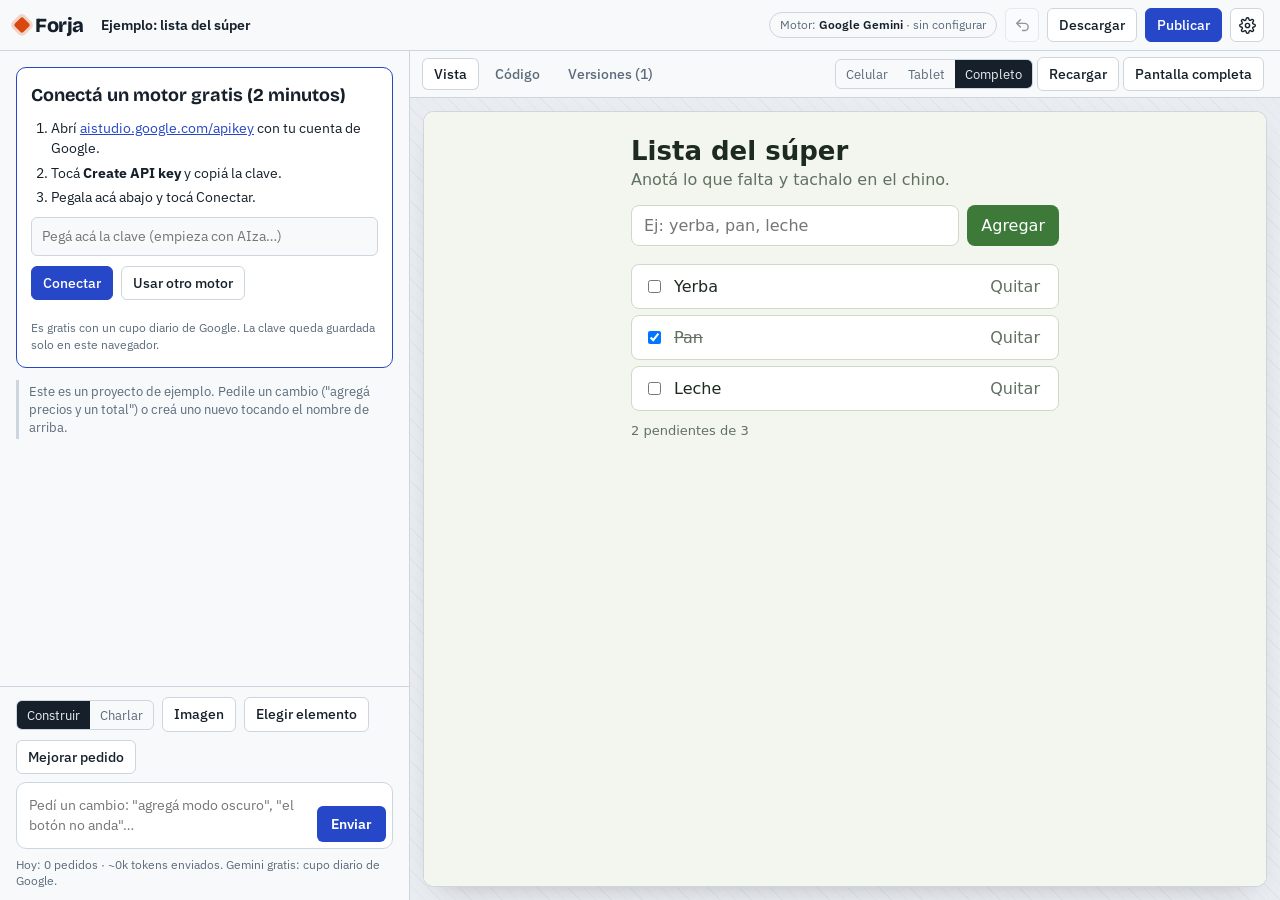
==== index.html @ 3b64c0cc "Forja: constructor de apps con IA en el navegador Co-Authored-By: Claude Opus 5.5 <noreply@anthropic" ====
<!doctype html><html lang="es"><head><meta charset="utf-8"><meta name="description" content="Forja: creá apps, juegos y webs con IA desde el navegador."><meta name="viewport" content="width=device-width,initial-scale=1,viewport-fit=cover"><style>:root{color-scheme:light;padding-top:env(safe-area-inset-top);padding-bottom:env(safe-area-inset-bottom)}body{margin:0;font:14px system-ui}img{max-width:100%}[hidden]{display:none!important}</style></head><body><title>Forja</title>
<meta name="claude:viewport-fit-sides" content="cover">
<link rel="preconnect" href="https://fonts.googleapis.com">
<link rel="preconnect" href="https://fonts.gstatic.com" crossorigin>
<link rel="stylesheet" href="https://fonts.googleapis.com/css2?family=Bricolage+Grotesque:opsz,wght@12..96,600;12..96,800&family=IBM+Plex+Sans:wght@400;500;600&family=JetBrains+Mono:wght@400;500&display=swap">
<style>
/* Layout: chat a la izquierda (el taller), banco de trabajo a la derecha (vista, código, versiones). En celular, una pestaña por vez. */
:root{
  --bg:#e9edf1; --panel:#f7f9fb; --raised:#ffffff; --ink:#15202b; --muted:#5b6b7b; --line:#cdd6df;
  --accent:#2747c9; --accent-ink:#ffffff; --ember:#d9480f; --ok:#1f7a4d; --warn:#a15c00; --bad:#b42318;
  --user:#dfe6ff; --code-bg:#0f1720; --code-ink:#d6e2ee;
  --f-display:"Bricolage Grotesque", "Segoe UI", system-ui, sans-serif;
  --f-body:"IBM Plex Sans", system-ui, -apple-system, "Segoe UI", sans-serif;
  --f-mono:"JetBrains Mono", ui-monospace, "SFMono-Regular", Menlo, Consolas, monospace;
  --r-s:6px; --r-m:10px;
}
@media (prefers-color-scheme: dark){:root:not([data-theme="light"]){
  --bg:#0e141b; --panel:#141c25; --raised:#1a2430; --ink:#e4ebf2; --muted:#93a3b4; --line:#2a3846;
  --accent:#7d97ff; --accent-ink:#0b1020; --ember:#ff7a45; --ok:#4cc38a; --warn:#f0b357; --bad:#ff6b5e;
  --user:#22305a; --code-bg:#0a0f15; --code-ink:#d6e2ee; color-scheme:dark}}
:root[data-theme="dark"]{
  --bg:#0e141b; --panel:#141c25; --raised:#1a2430; --ink:#e4ebf2; --muted:#93a3b4; --line:#2a3846;
  --accent:#7d97ff; --accent-ink:#0b1020; --ember:#ff7a45; --ok:#4cc38a; --warn:#f0b357; --bad:#ff6b5e;
  --user:#22305a; --code-bg:#0a0f15; --code-ink:#d6e2ee; color-scheme:dark}
html,body{height:100%}
body{background:var(--bg);color:var(--ink);font-family:var(--f-body);font-size:14px;line-height:1.45;overflow:hidden;margin:0}
*{box-sizing:border-box}
button,input,select,textarea{font:inherit;color:inherit}
button{cursor:pointer}
a{color:var(--accent)}
:focus-visible{outline:2px solid var(--accent);outline-offset:2px}
.app{display:block}
.top{display:flex;align-items:center;gap:8px;padding-block:8px;padding-left:max(16px,env(safe-area-inset-left,0px));padding-right:max(16px,env(safe-area-inset-right,0px));border-bottom:1px solid var(--line);background:var(--panel);min-width:0}
.brand{font-family:var(--f-display);font-weight:800;font-size:20px;letter-spacing:-.02em;display:flex;align-items:center;gap:7px;white-space:nowrap}
.brand .spark{width:12px;height:12px;border-radius:2px;background:var(--ember);transform:rotate(45deg);box-shadow:0 0 0 3px color-mix(in srgb,var(--ember) 22%,transparent)}
.proj{display:flex;align-items:center;gap:6px;min-width:0;flex:1}
.proj button.name{border:1px solid transparent;background:none;padding:4px 8px;border-radius:var(--r-s);font-weight:600;white-space:nowrap;overflow:hidden;text-overflow:ellipsis;max-width:100%}
.proj button.name:hover{border-color:var(--line)}
.engine-chip{font-size:12px;color:var(--muted);border:1px solid var(--line);border-radius:999px;padding:3px 10px;white-space:nowrap;background:none}
.engine-chip b{color:var(--ink);font-weight:600}
.btn{border:1px solid var(--line);background:var(--raised);border-radius:var(--r-s);padding:6px 11px;font-weight:500;white-space:nowrap;text-decoration:none;display:inline-flex;align-items:center;gap:6px}
.btn:hover{border-color:var(--muted)}
.btn.primary{background:var(--accent);color:var(--accent-ink);border-color:var(--accent)}
.btn.danger{color:var(--bad)}
.btn[disabled]{opacity:.5;cursor:not-allowed}
.icon-btn{border:1px solid var(--line);background:var(--raised);border-radius:var(--r-s);width:34px;height:34px;display:inline-grid;place-items:center;flex:none}
.icon-btn svg{width:17px;height:17px}
.icon-btn[disabled]{opacity:.45}
.main{display:grid;grid-template-columns:minmax(320px,410px) 1fr;min-height:0;position:fixed;left:0;right:0;bottom:0;top:51px}
.chat{display:flex;flex-direction:column;min-height:0;border-right:1px solid var(--line);background:var(--panel)}
.msgs{flex:1;overflow-y:auto;padding-block:16px 8px;padding-left:max(16px,env(safe-area-inset-left,0px));padding-right:16px;display:flex;flex-direction:column;gap:12px}
.msg{max-width:100%;min-width:0;overflow-wrap:anywhere}
.msg.user{align-self:flex-end;background:var(--user);padding:8px 12px;border-radius:12px 12px 2px 12px;max-width:88%;white-space:pre-wrap}
.msg.user img{display:block;max-height:90px;border-radius:6px;margin-top:6px}
.msg.ai{white-space:pre-wrap}
.msg.ai .who{font-family:var(--f-display);font-weight:600;font-size:12px;color:var(--muted);margin-bottom:2px;display:flex;gap:6px;align-items:center;flex-wrap:wrap}
.msg.note{font-size:12.5px;color:var(--muted);border-left:3px solid var(--line);padding:2px 0 2px 10px;white-space:pre-wrap}
.msg.note.bad{border-color:var(--bad);color:var(--ink)}
.msg.note.ok{border-color:var(--ok);color:var(--ink)}
.msg .acts{display:flex;gap:6px;flex-wrap:wrap;margin-top:6px;white-space:normal}
.progress{display:inline-flex;align-items:center;gap:8px;font-size:12.5px;color:var(--muted);margin-top:6px;font-variant-numeric:tabular-nums}
.dot{width:8px;height:8px;border-radius:50%;background:var(--ember);animation:pulse 1s ease-in-out infinite}
@keyframes pulse{50%{opacity:.25}}
@media (prefers-reduced-motion:reduce){.dot{animation:none}}
.composer{border-top:1px solid var(--line);padding-block:10px calc(10px + env(safe-area-inset-bottom,0px));padding-left:max(16px,env(safe-area-inset-left,0px));padding-right:16px;display:flex;flex-direction:column;gap:8px;background:var(--panel)}
.seg{display:inline-flex;border:1px solid var(--line);border-radius:var(--r-s);overflow:hidden;flex:none}
.seg button{border:0;background:none;padding:5px 10px;font-size:12.5px;color:var(--muted)}
.seg button[aria-pressed="true"]{background:var(--ink);color:var(--bg)}
.row{display:flex;gap:8px;align-items:center;flex-wrap:wrap}
.chips{display:flex;gap:6px;flex-wrap:wrap}
.chip{font-size:12px;border:1px solid var(--line);border-radius:999px;padding:3px 9px;display:inline-flex;gap:6px;align-items:center;background:var(--raised);max-width:100%}
.chip img{width:22px;height:22px;object-fit:cover;border-radius:4px}
.chip span{overflow:hidden;text-overflow:ellipsis;white-space:nowrap;max-width:200px}
.chip button{border:0;background:none;padding:0;color:var(--muted);line-height:1}
.inputwrap{display:flex;gap:8px;align-items:flex-end;border:1px solid var(--line);border-radius:var(--r-m);background:var(--raised);padding:6px}
.inputwrap:focus-within{border-color:var(--accent)}
#prompt{flex:1;border:0;background:none;resize:none;min-height:44px;max-height:180px;padding:6px;outline:none;min-width:0}
.send{background:var(--accent);color:var(--accent-ink);border:0;border-radius:var(--r-s);height:36px;padding:0 14px;font-weight:600;flex:none}
.send.stop{background:var(--bad);color:#fff}
.hint{font-size:11.5px;color:var(--muted)}
.work{display:flex;flex-direction:column;min-height:0;min-width:0}
.tabs{display:flex;align-items:center;gap:4px;padding-block:6px;padding-left:12px;padding-right:max(16px,env(safe-area-inset-right,0px));border-bottom:1px solid var(--line);background:var(--panel);flex-wrap:wrap}
.tab{border:0;background:none;padding:6px 12px;border-radius:var(--r-s);color:var(--muted);font-weight:500}
.tab[aria-selected="true"]{background:var(--raised);color:var(--ink);box-shadow:inset 0 0 0 1px var(--line)}
.tabs .spacer{flex:1}
.pane{flex:1;min-height:0;display:flex;flex-direction:column}
.stage{flex:1;min-height:0;display:flex;justify-content:center;align-items:stretch;padding:14px;overflow:auto;background:repeating-linear-gradient(45deg,var(--bg) 0 10px,color-mix(in srgb,var(--line) 30%,var(--bg)) 10px 11px)}
.frame-wrap{width:100%;height:100%;max-width:100%;background:#fff;border-radius:var(--r-m);box-shadow:0 0 0 1px var(--line),0 12px 30px -18px rgba(0,0,0,.35);overflow:hidden;transition:max-width .2s;position:relative}
.frame-wrap.m{max-width:390px}.frame-wrap.t{max-width:820px}
iframe{border:0;width:100%;height:100%;display:block;background:#fff}
.empty{position:absolute;inset:0;display:grid;place-items:center;background:var(--raised);color:var(--muted);text-align:center;padding:24px}
.errbar{display:flex;gap:10px;align-items:center;flex-wrap:wrap;padding:8px 14px;background:color-mix(in srgb,var(--bad) 12%,var(--panel));border-bottom:1px solid var(--line);font-size:13px}
.errbar code{font-family:var(--f-mono);font-size:12px;overflow-wrap:anywhere;min-width:0}
.picking-banner{padding:6px 14px;background:color-mix(in srgb,var(--accent) 14%,var(--panel));font-size:13px;border-bottom:1px solid var(--line)}
.code-area{flex:1;min-height:0;display:flex;flex-direction:column}
.filebar{display:flex;gap:6px;align-items:center;padding:6px 12px;border-bottom:1px solid var(--line);background:var(--panel);overflow-x:auto}
.fbtn{border:1px solid var(--line);background:none;border-radius:var(--r-s);padding:4px 10px;font-family:var(--f-mono);font-size:12px;white-space:nowrap}
.fbtn[aria-pressed="true"]{background:var(--raised);border-color:var(--accent);color:var(--ink)}
.fbtn.add{font-family:var(--f-body)}
#codeEd{flex:1;width:100%;border:0;resize:none;padding:14px 16px;background:var(--code-bg);color:var(--code-ink);font-family:var(--f-mono);font-size:12.5px;line-height:1.55;tab-size:2;white-space:pre;overflow:auto;outline:none}
.codebar{display:flex;gap:8px;align-items:center;padding:8px 14px;border-top:1px solid var(--line);background:var(--panel);flex-wrap:wrap;font-size:12.5px;color:var(--muted)}
.versions{flex:1;overflow:auto;padding-block:14px;padding-left:16px;padding-right:max(16px,env(safe-area-inset-right,0px))}
.vlist{list-style:none;margin:0;padding:0;display:flex;flex-direction:column;border:1px solid var(--line);border-radius:var(--r-m);background:var(--raised);overflow:hidden}
.vlist li{display:grid;grid-template-columns:auto 1fr auto;gap:12px;align-items:center;padding:10px 14px;border-top:1px solid var(--line)}
.vlist li:first-child{border-top:0}
.vlist .n{font-family:var(--f-mono);font-size:12px;color:var(--muted);font-variant-numeric:tabular-nums}
.vlist .lbl{min-width:0}
.vlist .lbl div{white-space:nowrap;overflow:hidden;text-overflow:ellipsis}
.vlist .lbl small{color:var(--muted);font-variant-numeric:tabular-nums}
.vlist li.cur{background:color-mix(in srgb,var(--accent) 8%,var(--raised))}
.badge{font-size:11px;border-radius:999px;padding:1px 8px;background:var(--accent);color:var(--accent-ink);white-space:nowrap}
.badge.ok{background:var(--ok);color:#fff}
.scrim{position:fixed;inset:0;background:rgba(10,15,20,.4);z-index:40}
.drawer{position:fixed;top:0;bottom:0;right:0;width:min(460px,100%);background:var(--panel);z-index:41;border-left:1px solid var(--line);display:flex;flex-direction:column;padding-top:env(safe-area-inset-top,0px);padding-bottom:env(safe-area-inset-bottom,0px);padding-right:env(safe-area-inset-right,0px)}
.drawer header{display:flex;align-items:center;justify-content:space-between;padding:14px 16px;border-bottom:1px solid var(--line)}
.drawer h2{font-family:var(--f-display);font-size:19px;margin:0;font-weight:700;letter-spacing:-.01em}
.drawer .body{flex:1;overflow:auto;padding:16px;display:flex;flex-direction:column;gap:18px}
.field{display:flex;flex-direction:column;gap:5px}
.field label{font-weight:600;font-size:13px}
.field small{color:var(--muted)}
.field input,.field select,.field textarea{border:1px solid var(--line);background:var(--raised);border-radius:var(--r-s);padding:8px 10px;width:100%;min-width:0}
.field textarea{min-height:90px;resize:vertical}
.group{border:1px solid var(--line);border-radius:var(--r-m);padding:14px;display:flex;flex-direction:column;gap:12px;background:var(--raised)}
.group h3{margin:0;font-size:14px;font-family:var(--f-display);font-weight:700}
.group p{margin:0}
.callout{font-size:13px;border-left:3px solid var(--warn);padding:6px 10px;background:color-mix(in srgb,var(--warn) 9%,transparent)}
.callout.ok{border-color:var(--ok);background:color-mix(in srgb,var(--ok) 9%,transparent)}
.steps{margin:0;padding-left:20px;display:flex;flex-direction:column;gap:4px}
.plist{display:flex;flex-direction:column;gap:6px}
.pitem{display:flex;gap:8px;align-items:center;border:1px solid var(--line);border-radius:var(--r-s);padding:8px 10px;background:var(--raised);flex-wrap:wrap}
.pitem.cur{border-color:var(--accent)}
.pitem .t{flex:1;min-width:0}
.pitem .t div{font-weight:600;white-space:nowrap;overflow:hidden;text-overflow:ellipsis}
.pitem .t small{color:var(--muted)}
.ideas{display:flex;flex-direction:column;gap:6px;margin-top:4px}
.idea{text-align:left;border:1px dashed var(--line);background:none;border-radius:var(--r-s);padding:8px 10px;color:var(--ink)}
.idea:hover{border-style:solid;border-color:var(--accent)}
.welcome h1{font-family:var(--f-display);font-weight:800;font-size:28px;line-height:1.05;letter-spacing:-.025em;margin:4px 0 6px;text-wrap:balance}
.welcome p{margin:0 0 6px;color:var(--muted);max-width:60ch}
.setup{border:1px solid var(--accent);border-radius:var(--r-m);padding:14px;background:var(--raised);display:flex;flex-direction:column;gap:10px;white-space:normal}
.setup h2{margin:0;font-family:var(--f-display);font-size:18px}
.setup .field input{border:1px solid var(--line);border-radius:var(--r-s);padding:8px 10px;background:var(--panel)}
.mobtabs{display:none}
.toast{position:fixed;left:50%;transform:translateX(-50%);bottom:calc(18px + env(safe-area-inset-bottom,0px));background:var(--ink);color:var(--bg);padding:8px 14px;border-radius:999px;font-size:13px;z-index:80;max-width:calc(100% - 32px)}
.url{font-family:var(--f-mono);font-size:12.5px;overflow-wrap:anywhere;user-select:all}
@media (max-width:860px){
  .main{grid-template-columns:1fr}
  .chat{border-right:0}
  .main[data-m="chat"] .work{display:none}
  .main:not([data-m="chat"]) .chat{display:none}
  .mobtabs{display:flex;gap:4px;padding-block:6px;padding-left:max(16px,env(safe-area-inset-left,0px));padding-right:max(16px,env(safe-area-inset-right,0px));border-bottom:1px solid var(--line);background:var(--panel);overflow-x:auto}
  .tabs .tab{display:none}
  .hide-sm{display:none}
  .stage{padding:8px}
  .frame-wrap.m,.frame-wrap.t{max-width:100%}
}
</style>

<div class="app" id="app">
  <div class="top" id="topbar">
    <div class="brand" aria-label="Forja"><span class="spark" aria-hidden="true"></span>Forja</div>
    <div class="proj"><button class="name" id="projBtn" title="Proyectos">Proyecto</button></div>
    <button class="engine-chip hide-sm" id="engineChip" title="Motor de IA"></button>
    <button class="icon-btn" id="undoBtn" title="Deshacer último cambio" aria-label="Deshacer último cambio"><svg viewBox="0 0 24 24" fill="none" stroke="currentColor" stroke-width="2" stroke-linecap="round" stroke-linejoin="round"><path d="M9 14 4 9l5-5"/><path d="M4 9h11a5 5 0 0 1 0 10h-3"/></svg></button>
    <button class="btn hide-sm" id="dlBtn">Descargar</button>
    <button class="btn primary" id="pubBtn">Publicar</button>
    <button class="icon-btn" id="setBtn" title="Ajustes" aria-label="Ajustes"><svg viewBox="0 0 24 24" fill="none" stroke="currentColor" stroke-width="2" stroke-linecap="round" stroke-linejoin="round"><circle cx="12" cy="12" r="3"/><path d="M19.4 15a1.7 1.7 0 0 0 .3 1.8l.1.1a2 2 0 1 1-2.8 2.8l-.1-.1a1.7 1.7 0 0 0-1.8-.3 1.7 1.7 0 0 0-1 1.5V21a2 2 0 1 1-4 0v-.1a1.7 1.7 0 0 0-1.1-1.5 1.7 1.7 0 0 0-1.8.3l-.1.1a2 2 0 1 1-2.8-2.8l.1-.1a1.7 1.7 0 0 0 .3-1.8 1.7 1.7 0 0 0-1.5-1H3a2 2 0 1 1 0-4h.1a1.7 1.7 0 0 0 1.5-1.1 1.7 1.7 0 0 0-.3-1.8l-.1-.1a2 2 0 1 1 2.8-2.8l.1.1a1.7 1.7 0 0 0 1.8.3H9a1.7 1.7 0 0 0 1-1.5V3a2 2 0 1 1 4 0v.1a1.7 1.7 0 0 0 1 1.5 1.7 1.7 0 0 0 1.8-.3l.1-.1a2 2 0 1 1 2.8 2.8l-.1.1a1.7 1.7 0 0 0-.3 1.8V9a1.7 1.7 0 0 0 1.5 1H21a2 2 0 1 1 0 4h-.1a1.7 1.7 0 0 0-1.5 1z"/></svg></button>
  </div>
  <div class="mobtabs" role="tablist" id="mobtabs">
    <button class="tab" data-m="chat" aria-selected="true">Chat</button>
    <button class="tab" data-m="view" aria-selected="false">Vista</button>
    <button class="tab" data-m="code" aria-selected="false">Código</button>
    <button class="tab" data-m="ver" aria-selected="false">Versiones</button>
  </div>
</div>
<div class="main" id="main" data-m="chat"></div>

<script id="forja-app">
(function(){
"use strict";
/* ---------- utilidades ---------- */
const $=(s,r=document)=>r.querySelector(s);
const h=(tag,attrs={},...kids)=>{const e=document.createElement(tag);for(const[k,v]of Object.entries(attrs||{})){if(v==null||v===false)continue;if(k==="class")e.className=v;else if(k.startsWith("on"))e.addEventListener(k.slice(2),v);else e.setAttribute(k,v===true?"":v)}for(const k of kids.flat()){if(k==null||k===false||k==="")continue;e.append(k.nodeType?k:document.createTextNode(String(k)))}return e};
const uid=()=>Math.random().toString(36).slice(2,9)+Date.now().toString(36).slice(-4);
const lines=s=>s?s.split("\n").length:0;
const fmtTime=t=>{const d=new Date(t);return d.toLocaleDateString("es-AR",{day:"2-digit",month:"2-digit"})+" "+d.toLocaleTimeString("es-AR",{hour:"2-digit",minute:"2-digit"})};
const store={get(k,d){try{const v=localStorage.getItem("forja:"+k);return v==null?d:JSON.parse(v)}catch(e){return d}},set(k,v){try{localStorage.setItem("forja:"+k,JSON.stringify(v));return true}catch(e){return false}}};
const SC="scr"+"ipt";
const isSmall=()=>window.matchMedia("(max-width:860px)").matches;
function toast(msg){const t=h("div",{class:"toast",role:"status"},msg);document.body.append(t);setTimeout(()=>t.remove(),2800)}
async function copyText(s){try{await navigator.clipboard.writeText(s);toast("Copiado");return true}catch(e){toast("No pude copiar automáticamente: seleccioná el texto y copialo.");return false}}
const utf8b64=s=>{const b=new TextEncoder().encode(s);let out="";for(let i=0;i<b.length;i+=0x8000)out+=String.fromCharCode.apply(null,b.subarray(i,i+0x8000));return btoa(out)};
const slug=s=>(s||"app").toLowerCase().normalize("NFD").replace(/[\u0300-\u036f]/g,"").replace(/[^a-z0-9]+/g,"-").replace(/^-|-$/g,"").slice(0,40)||"app";
const langOf=n=>{const e=(n.split(".").pop()||"").toLowerCase();return{html:"html",htm:"html",css:"css",js:"js",mjs:"js",json:"json",sql:"sql",md:"md",svg:"svg",txt:"text"}[e]||"text"};
const sortFiles=fs=>Object.keys(fs).sort((a,b)=>(a==="index.html"?-1:b==="index.html"?1:a.localeCompare(b)));

/* ---------- dónde corre Forja ---------- */
const hasClaude=!!(window.claude&&typeof window.claude.use==="function");
const WEB=!hasClaude; /* fuera de Claude: puede conectarse a internet (Gemini, OpenRouter, Supabase, GitHub) */

/* ---------- reglas para el modelo ---------- */
const RULES=`Sos Forja, un constructor experto de aplicaciones web, juegos y páginas. Construís lo que pide la persona y tiene que funcionar apenas se abre.

REGLAS TÉCNICAS
- Apps chicas o medianas: un solo archivo index.html con CSS y JS adentro. Apps grandes (más de ~400 líneas): index.html + styles.css + app.js (y otros .js si hace falta), enlazados con <link rel="stylesheet" href="styles.css"> y <script src="app.js"></${SC}>. Scripts clásicos: nada de import/export entre archivos propios.
- Librerías externas solo con <script src> desde https://cdnjs.cloudflare.com, https://cdn.jsdelivr.net/npm/ o https://unpkg.com con versión exacta (ej. chart.js/4.4.1). Fuentes de Google Fonts con fuentes de respaldo.
- Sin servidor propio: nada de fetch a APIs inventadas. Si necesita datos, incluí datos de ejemplo realistas. Para guardar en el dispositivo usá localStorage dentro de try/catch, con respaldo en memoria.
- Prohibido alert(), confirm() y prompt(): hacé diálogos dentro de la página.
- Funcional y completo: sin "TODO", sin funciones vacías, sin lorem ipsum. Contenido real en español rioplatense salvo que pidan otro idioma.
- Responsive desde 360px, controles táctiles y de teclado, foco visible, respetar prefers-reduced-motion.
- Juegos: canvas o DOM con requestAnimationFrame, controles táctiles en pantalla además de teclado, iniciar/pausa/reiniciar, puntaje y récord guardado.
- Imágenes e íconos: dibujalos con SVG en línea o CSS. No uses emojis como íconos.
- Si te pasan una captura de otra app: reproducí estructura, flujos y distribución con nombre, textos, colores y logo propios (nunca la marca original).

DISEÑO
- Paleta y tipografía elegidas para el tema concreto, como variables CSS. Una panadería no se ve como un panel financiero.
- Evitá el look genérico de IA: degradados violeta-azul, fondo crema con acento terracota, negro con un solo verde ácido, todo en tarjetas iguales con la misma sombra, etiquetas en mayúsculas sobre cada título.
- Jerarquía tipográfica clara, espaciado con gap, una sola animación con sentido en vez de muchas.`;

const FMT_FILES=`Cada archivo va en un bloque de código con el lenguaje y el NOMBRE del archivo en la misma línea de apertura, así:
\`\`\`html index.html
...archivo completo...
\`\`\``;
const FMT_NEW=`FORMATO DE RESPUESTA
1) Una a tres oraciones en español diciendo qué construiste.
2) Los archivos COMPLETOS. ${FMT_FILES}
Siempre tiene que haber un index.html. Nada después del último bloque.`;
const FMT_EDIT=`FORMATO DE RESPUESTA PARA MODIFICAR
1) Una a tres oraciones en español diciendo qué cambiaste.
2) Bloques de cambio con EXACTAMENTE este formato (el nombre del archivo va después de BUSCAR):
<<<<<<< BUSCAR index.html
(líneas copiadas EXACTAS del archivo actual, con los mismos espacios)
=======
(cómo quedan esas líneas)
>>>>>>> REEMPLAZAR
Reglas: tocá solo lo necesario; nunca borres funciones que ya andan salvo que lo pidan; cada BUSCAR debe ser único en su archivo y lo más corto posible pero suficiente para ser único; preferí varios bloques chicos.
Para crear un archivo nuevo o reemplazar uno entero, mandalo completo como bloque de código con su nombre. ${FMT_FILES}
Para borrar un archivo escribí una línea: BORRAR ARCHIVO: nombre.ext
Si el cambio afecta a más de la mitad del proyecto, mandá todos los archivos completos en vez de bloques de cambio.`;
const FMT_CHAT=`MODO CHARLA: respondé, aconsejá o armá un plan en español claro y breve. NO escribas código ni bloques de cambio. Si conviene, terminá proponiendo el pedido concreto que la persona podría mandar en modo Construir.`;
function dbRules(db){return`BASE DE DATOS Y USUARIOS (Supabase ya está configurado para este proyecto; usalo cuando la app necesite guardar datos compartidos, cuentas de usuario o login):
- Cargá la librería con <script src="https://cdn.jsdelivr.net/npm/@supabase/supabase-js@2.45.4/dist/umd/supabase.js"></${SC}> y creá el cliente así (el almacenamiento seguro es obligatorio):
const __mem={};const safeStore={getItem:k=>{try{return localStorage.getItem(k)}catch(e){return k in __mem?__mem[k]:null}},setItem:(k,v)=>{try{localStorage.setItem(k,v)}catch(e){__mem[k]=v}},removeItem:k=>{try{localStorage.removeItem(k)}catch(e){delete __mem[k]}}};
const sb=supabase.createClient(${JSON.stringify(db.url)},${JSON.stringify(db.anon)},{auth:{storage:safeStore,persistSession:true,detectSessionInUrl:false}});
- Login con email y contraseña: sb.auth.signUp, sb.auth.signInWithPassword, sb.auth.signOut y sb.auth.onAuthStateChange, con pantalla de ingreso/registro clara y mensajes de error entendibles.
- Tablas con Row Level Security activado; cada fila con user_id uuid default auth.uid() references auth.users; políticas según el pedido (por defecto cada usuario ve y edita lo suyo).
- Cada vez que crees o cambies tablas, mandá el SQL completo e idempotente (create table if not exists, alter table ... enable row level security, drop policy if exists + create policy) en un bloque \`\`\`sql supabase.sql
- Mostrá estados de carga y errores de red con mensajes claros.`}

/* ---------- ejemplo inicial ---------- */
const SAMPLE=`<!DOCTYPE html>
<html lang="es"><head><meta charset="utf-8"><meta name="description" content="Forja: creá apps, juegos y webs con IA desde el navegador."><meta name="viewport" content="width=device-width,initial-scale=1">
<title>Lista del súper</title>
<style>
:root{--bg:#f3f6ef;--ink:#1d2a1f;--accent:#3d7a3a;--line:#cfd9c9;--muted:#617061}
*{box-sizing:border-box}body{margin:0;font-family:system-ui,sans-serif;background:var(--bg);color:var(--ink)}
main{max-width:460px;margin:0 auto;padding:24px 16px}
h1{font-size:26px;margin:0 0 4px}p{margin:0 0 16px;color:var(--muted)}
form{display:flex;gap:8px}form input{flex:1;padding:10px 12px;border:1px solid var(--line);border-radius:8px;font:inherit}
button{font:inherit;border:0;border-radius:8px;padding:10px 14px;background:var(--accent);color:#fff;cursor:pointer}
ul{list-style:none;padding:0;margin:18px 0 0;display:flex;flex-direction:column;gap:6px}
li{display:flex;align-items:center;gap:10px;background:#fff;border:1px solid var(--line);border-radius:8px;padding:10px 12px}
li.done span{text-decoration:line-through;color:var(--muted)}li span{flex:1}
li button{background:none;color:var(--muted);padding:2px 6px}
.total{margin-top:12px;font-size:13px;color:var(--muted)}
</style></head><body><main>
<h1>Lista del súper</h1><p>Anotá lo que falta y tachalo en el chino.</p>
<form id="f"><input id="i" placeholder="Ej: yerba, pan, leche" aria-label="Producto"><button>Agregar</button></form>
<ul id="l"></ul><div class="total" id="t"></div>
</main>
<${SC}>
let items;try{items=JSON.parse(localStorage.getItem("super")||"null")}catch(e){}
items=items||[{n:"Yerba",d:false},{n:"Pan",d:true},{n:"Leche",d:false}];
const save=()=>{try{localStorage.setItem("super",JSON.stringify(items))}catch(e){}};
function render(){const l=document.getElementById("l");l.innerHTML="";items.forEach((it,ix)=>{const li=document.createElement("li");if(it.d)li.className="done";
const c=document.createElement("input");c.type="checkbox";c.checked=it.d;c.onchange=()=>{it.d=c.checked;save();render()};
const s=document.createElement("span");s.textContent=it.n;const b=document.createElement("button");b.textContent="Quitar";b.onclick=()=>{items.splice(ix,1);save();render()};
li.append(c,s,b);l.append(li)});document.getElementById("t").textContent=items.filter(x=>!x.d).length+" pendientes de "+items.length}
document.getElementById("f").onsubmit=e=>{e.preventDefault();const v=document.getElementById("i").value.trim();if(!v)return;items.push({n:v,d:false});document.getElementById("i").value="";save();render()};
render();
</${SC}></body></html>
`;

/* ---------- estado ---------- */
function newProject(name){return{id:uid(),name,created:Date.now(),updated:Date.now(),notes:"",files:{},versions:[],chat:[],db:{url:"",anon:""},pub:null}}
function migrate(p){if(!p.files){p.files=p.html?{"index.html":p.html}:{};delete p.html}
  p.versions=(p.versions||[]).map(v=>v.files?v:{id:v.id||uid(),ts:v.ts,label:v.label,files:{"index.html":v.html||""}});
  p.db=p.db||{url:"",anon:""};p.chat=p.chat||[];p.notes=p.notes||"";return p}
let projects=store.get("projects",null);
if(Array.isArray(projects)&&projects.length)projects=projects.map(migrate);
else{
  const p=newProject("Ejemplo: lista del súper");
  p.files={"index.html":SAMPLE};p.versions=[{id:uid(),ts:Date.now(),label:"Ejemplo incluido con Forja",files:{"index.html":SAMPLE}}];
  p.chat=[{role:"note",text:"Este es un proyecto de ejemplo. Pedile un cambio (\"agregá precios y un total\") o creá uno nuevo tocando el nombre de arriba."}];
  projects=[p];
}
let curId=store.get("cur",projects[0].id);
if(!projects.find(p=>p.id===curId))curId=projects[0].id;
const defaults={engine:hasClaude?"claude":"gemini",tier:"default",keys:{},models:{gemini:"",anthropic:"claude-sonnet-5-5",openrouter:"",openai:""},baseUrl:"",gh:{token:"",login:""}};
let settings=Object.assign({},defaults,store.get("settings",{}));
settings.keys=Object.assign({},settings.keys);settings.models=Object.assign({},defaults.models,settings.models);settings.gh=Object.assign({token:"",login:""},settings.gh);
if(!hasClaude&&settings.engine==="claude")settings.engine="gemini";
let usage=store.get("usage",{day:"",calls:0,chars:0});
const today=new Date().toISOString().slice(0,10);if(usage.day!==today)usage={day:today,calls:0,chars:0};
let mode="build",attachments=[],picked=null,busy=null,lastErrors=[],picking=false,previewFiles=null,saveWarned=false,curFile="index.html";
let sampleFn=null,sampleLimits=null,claudeChecked=!hasClaude;
const cur=()=>projects.find(p=>p.id===curId);
const entryOf=fs=>fs["index.html"]!=null?"index.html":(Object.keys(fs).find(n=>/\.html?$/i.test(n))||null);
const hasApp=p=>!!entryOf(p.files);
let saveT;function persist(){clearTimeout(saveT);saveT=setTimeout(()=>{
  for(const p of projects){if(p.versions.length>30)p.versions=p.versions.slice(-30);if(p.chat.length>80)p.chat=p.chat.slice(-80)}
  let ok=store.set("projects",projects);
  if(!ok){for(const p of projects)if(p.versions.length>6)p.versions=p.versions.slice(-6);ok=store.set("projects",projects)}
  if(!ok&&!saveWarned){saveWarned=true;toast("El navegador se quedó sin lugar. Exportá tus proyectos desde Proyectos.")}
  store.set("cur",curId);store.set("settings",settings);store.set("usage",usage);
},250)}

/* ---------- motores ---------- */
const ENGINES={claude:"Claude (tu cuenta)",gemini:"Google Gemini (gratis)",openrouter:"OpenRouter (modelos gratis)",anthropic:"Anthropic (tu clave)",openai:"Otro compatible (OpenAI, Groq…)"};
async function initClaude(){
  if(hasClaude){try{sampleFn=await window.claude.use("sample")}catch(e){sampleFn=null}
    if(sampleFn){try{sampleLimits=await sampleFn.limits()}catch(e){sampleLimits=null}}}
  claudeChecked=true;renderTop();renderComposer();renderMsgs();
}
function engineReady(){const e=settings.engine;if(e==="claude")return!!sampleFn||!claudeChecked;if(!WEB)return false;if(e==="openai")return!!(settings.baseUrl&&settings.models.openai);return!!(settings.keys[e]&&settings.models[e])}

async function readSSE(res,onData,signal){
  const rd=res.body.getReader();const dec=new TextDecoder();let buf="";
  while(true){if(signal&&signal.aborted)throw{code:"cancelled"};const{value,done}=await rd.read();if(done)break;buf+=dec.decode(value,{stream:true});
    let i;while((i=buf.indexOf("\n"))>=0){const line=buf.slice(0,i).trim();buf=buf.slice(i+1);if(!line.startsWith("data:"))continue;const d=line.slice(5).trim();if(!d||d==="[DONE]")continue;let j;try{j=JSON.parse(d)}catch(e){continue}onData(j)}}
}
async function httpErr(res,eng){let t="";try{t=await res.text()}catch(e){}let m=t;try{const j=JSON.parse(t);m=(j.error&&(j.error.message||j.error))||j.message||t}catch(e){}
  const why=res.status===401||res.status===403?"La clave no es válida o no tiene permiso.":res.status===429?"Se llegó al límite gratis de este modelo por ahora. Esperá un minuto o elegí otro modelo gratis en Ajustes.":res.status===404?"El modelo no existe con ese nombre. Elegí otro en Ajustes.":res.status===402?"Ese modelo requiere saldo. Elegí uno gratis en Ajustes.":"El proveedor respondió con un error.";
  return{code:"http",status:res.status,message:why+" ("+res.status+") "+String(m).slice(0,220)}}
function b64(blob){return new Promise((ok,ko)=>{const r=new FileReader();r.onload=()=>ok(String(r.result).split(",")[1]);r.onerror=ko;r.readAsDataURL(blob)})}

async function callAI(turns,{onText,signal,images,quick}={}){
  const eng=settings.engine;let text="",truncated=false;
  const emit=d=>{if(!d)return;text+=d;onText&&onText(text)};
  usage.calls++;usage.chars+=turns.reduce((a,t)=>a+t.content.length,0);
  if(eng==="claude"){
    if(!sampleFn)throw{code:"no_engine",message:"Claude solo funciona cuando abrís Forja dentro de Claude. Elegí otro motor en Ajustes."};
    const opt={onText:({text:t})=>{text=t;onText&&onText(t)},signal,cache:false,modelTier:quick?"quick":(settings.tier||"default")};
    if(images&&images.length){if(!sampleLimits||!sampleLimits.images)throw{code:"images_unavailable",message:"Esta vista no permite mandar imágenes a Claude. Describí la captura con palabras."};opt.images=images.map(a=>a.blob)}
    const r=await sampleFn(turns,opt);return{text:r.text,truncated:r.truncated};
  }
  if(!WEB)throw{code:"no_net",message:"Dentro de Claude, Forja no puede conectarse a "+ENGINES[eng]+". Usá el motor Claude o abrí Forja en la web."};
  const key=settings.keys[eng]||"";const model=(settings.models[eng]||"").trim();
  if(eng!=="openai"&&!key)throw{code:"no_key",message:"Falta la clave de "+ENGINES[eng]+". Cargala en Ajustes."};
  if(!model)throw{code:"no_model",message:"Falta elegir el modelo de "+ENGINES[eng]+". Elegilo en Ajustes."};
  const imgs=[];for(const a of images||[])imgs.push({mime:a.blob.type||"image/png",data:await b64(a.blob)});
  let res;
  try{
    if(eng==="gemini"){
      const contents=turns.map((t,i)=>({role:t.role==="assistant"?"model":"user",parts:[{text:t.content}].concat(i===turns.length-1?imgs.map(x=>({inline_data:{mime_type:x.mime,data:x.data}})):[])}));
      res=await fetch("https://generativelanguage.googleapis.com/v1beta/models/"+encodeURIComponent(model.replace(/^models\//,""))+":streamGenerateContent?alt=sse&key="+encodeURIComponent(key),{method:"POST",signal,headers:{"content-type":"application/json"},body:JSON.stringify({contents,generationConfig:{maxOutputTokens:65536,temperature:0.6}})});
      if(!res.ok)throw await httpErr(res,eng);
      await readSSE(res,j=>{if(j.error)throw{code:"http",message:j.error.message||"Error de Gemini"};const c=j.candidates&&j.candidates[0];if(!c)return;for(const p of(c.content&&c.content.parts)||[])if(p.text&&!p.thought)emit(p.text);if(c.finishReason==="MAX_TOKENS")truncated=true},signal);
    }else if(eng==="anthropic"){
      const messages=turns.map((t,i)=>({role:t.role,content:i===turns.length-1&&imgs.length?imgs.map(x=>({type:"image",source:{type:"base64",media_type:x.mime,data:x.data}})).concat([{type:"text",text:t.content}]):t.content}));
      res=await fetch("https://api.anthropic.com/v1/messages",{method:"POST",signal,headers:{"content-type":"application/json","x-api-key":key,"anthropic-version":"2023-06-01","anthropic-dangerous-direct-browser-access":"true"},body:JSON.stringify({model,max_tokens:32000,stream:true,messages})});
      if(!res.ok)throw await httpErr(res,eng);
      await readSSE(res,j=>{if(j.type==="content_block_delta"&&j.delta&&j.delta.type==="text_delta")emit(j.delta.text);if(j.type==="message_delta"&&j.delta&&j.delta.stop_reason==="max_tokens")truncated=true;if(j.type==="error")throw{code:"http",message:(j.error&&j.error.message)||"Error del proveedor"}},signal);
    }else{
      const base=eng==="openrouter"?"https://openrouter.ai/api/v1":(settings.baseUrl||"").replace(/\/+$/,"");
      const messages=turns.map((t,i)=>({role:t.role,content:i===turns.length-1&&imgs.length?[{type:"text",text:t.content}].concat(imgs.map(x=>({type:"image_url",image_url:{url:"data:"+x.mime+";base64,"+x.data}}))):t.content}));
      const headers={"content-type":"application/json"};if(key)headers.authorization="Bearer "+key;if(eng==="openrouter")headers["X-Title"]="Forja";
      res=await fetch(base+"/chat/completions",{method:"POST",signal,headers,body:JSON.stringify({model,stream:true,messages})});
      if(!res.ok)throw await httpErr(res,eng);
      await readSSE(res,j=>{if(j.error)throw{code:"http",message:j.error.message||"Error del proveedor"};const c=j.choices&&j.choices[0];if(!c)return;if(c.delta&&c.delta.content)emit(c.delta.content);if(c.finish_reason==="length")truncated=true},signal);
    }
  }catch(e){
    if(e&&e.name==="AbortError")throw{code:"cancelled",text};
    if(e&&e.code)throw Object.assign({text},e);
    throw{code:"network",text,message:"No se pudo conectar con "+ENGINES[eng]+". Revisá tu conexión a internet y probá de nuevo."};
  }
  if(!text.trim())throw{code:"empty_completion",message:"El modelo no devolvió texto. Probá de nuevo o con otro modelo."};
  return{text,truncated};
}
/* listas de modelos gratis */
async function listGemini(key){const r=await fetch("https://generativelanguage.googleapis.com/v1beta/models?pageSize=200&key="+encodeURIComponent(key));if(!r.ok)throw await httpErr(r,"gemini");const j=await r.json();
  const ms=(j.models||[]).filter(m=>(m.supportedGenerationMethods||[]).includes("generateContent")&&/gemini/.test(m.name)&&!/(embed|tts|image|live|audio|vision|aqa|learnlm|robotics)/i.test(m.name)).map(m=>m.name.replace(/^models\//,""));
  const score=n=>{const v=parseFloat((n.match(/gemini-(\d+(?:\.\d+)?)/)||[])[1]||0);return v*10+(/flash/.test(n)&&!/lite/.test(n)?3:/pro/.test(n)?2:/lite/.test(n)?1:0)-(/(preview|exp|latest|\d{3,}$)/.test(n)?0.5:0)};
  return ms.sort((a,b)=>score(b)-score(a))}
async function listOpenRouterFree(){const r=await fetch("https://openrouter.ai/api/v1/models");if(!r.ok)throw await httpErr(r,"openrouter");const j=await r.json();
  const ids=(j.data||[]).map(m=>m.id).filter(id=>/:free$/.test(id));
  const pref=[/gpt-oss-120b/,/qwen.*coder/,/deepseek/,/kimi|moonshot/,/glm/,/llama-?4|llama-3\.3-70b/,/gemma/];
  const rank=id=>{const i=pref.findIndex(r=>r.test(id));return i<0?99:i};
  return ids.sort((a,b)=>rank(a)-rank(b)||a.localeCompare(b))}

/* ---------- interpretar respuestas ---------- */
const EDIT_RE=/<<<<<<< BUSCAR[ \t]*([^\n]*)\r?\n([\s\S]*?)\r?\n=======\r?\n([\s\S]*?)\r?\n?>>>>>>> REEMPLAZAR/g;
const DEF_NAME={html:"index.html",css:"styles.css",js:"app.js",javascript:"app.js",sql:"supabase.sql",json:"data.json"};
function parseAnswer(t){
  const edits=[];let m;EDIT_RE.lastIndex=0;
  while((m=EDIT_RE.exec(t)))edits.push({file:m[1].trim().replace(/^["'`]|["'`]$/g,"")||null,find:m[2],repl:m[3]});
  const stripped=t.replace(EDIT_RE,s=>"\u0000".repeat(s.length));
  const files=[];const fre=/```([\w+#.-]*)[ \t]*([^\n`]*)\n/g;let f;let lastEnd=0;
  while((f=fre.exec(stripped))){
    const lang=(f[1]||"").toLowerCase();let name=(f[2]||"").trim().replace(/^(file(name)?|archivo)\s*[:=]\s*/i,"").replace(/^["'`]|["'`]$/g,"");
    const start=f.index+f[0].length;let end=stripped.indexOf("\n```",start-1);if(end<start-1)end=-1;
    const content=end>=0?t.slice(start,end+1):t.slice(start);
    if(!name){if(DEF_NAME[lang])name=DEF_NAME[lang];else if(/^\s*<(!doctype|html)/i.test(content))name="index.html";}
    if(name&&/^[\w./-]+\.\w+$/.test(name)&&!/^(bash|sh|text|txt|plaintext)$/.test(lang))files.push({name:name.replace(/^\.\//,""),content:content.replace(/\s+$/,"")+"\n",open:end<0});
    lastEnd=end>=0?end+4:stripped.length;fre.lastIndex=lastEnd;if(end<0)break;
  }
  const deletes=[...t.matchAll(/BORRAR ARCHIVO:\s*([\w./-]+)/g)].map(x=>x[1]);
  const firsts=[t.indexOf("<<<<<<< BUSCAR"),t.search(/```[\w+#.-]*[ \t]*[^\n`]*\n/)].filter(i=>i>=0);
  const cut=firsts.length?Math.min(...firsts):-1;
  const expl=(cut>=0?t.slice(0,cut):t).replace(/BORRAR ARCHIVO:.*$/gm,"").trim();
  return{expl,files,edits,deletes,open:files.some(x=>x.open)};
}
function progressOf(t){const fs=[...t.matchAll(/```[\w+#.-]*[ \t]*([^\n`]*)\n/g)];const ne=(t.match(/<<<<<<< BUSCAR/g)||[]).length;
  if(fs.length){const lastF=fs[fs.length-1];return"Escribiendo "+(lastF[1].trim()||"el código")+" · "+lines(t.slice(lastF.index))+" líneas"}
  if(ne)return"Preparando "+ne+" cambio"+(ne>1?"s":"");return"Pensando"}
function applyEdit(code,e){
  const i=code.indexOf(e.find);
  if(i>=0&&e.find.length&&code.indexOf(e.find,i+1)<0)return{ok:true,code:code.slice(0,i)+e.repl+code.slice(i+e.find.length),n:Math.max(lines(e.find),lines(e.repl))};
  const L=code.split("\n"),F=e.find.split("\n").map(s=>s.trim());while(F.length&&!F[F.length-1])F.pop();while(F.length&&!F[0])F.shift();
  const hits=[];if(F.length)for(let a=0;a+F.length<=L.length;a++){let ok=true;for(let b=0;b<F.length;b++)if(L[a+b].trim()!==F[b]){ok=false;break}if(ok)hits.push(a)}
  if(hits.length===1){const a=hits[0];const ind=(L[a].match(/^\s*/)||[""])[0];const rl=e.repl.split("\n");const base=((rl.find(x=>x.trim())||"").match(/^\s*/)||[""])[0];
    const fixed=rl.map(x=>x.startsWith(base)?ind+x.slice(base.length):x);L.splice(a,F.length,...fixed);return{ok:true,code:L.join("\n"),n:Math.max(F.length,rl.length)}}
  return{ok:false,reason:hits.length>1?"aparece más de una vez":"no coincide con el código actual"};
}

/* ---------- unir archivos para la vista previa ---------- */
function assemble(fs){
  const entry=entryOf(fs);if(!entry)return"";let html=fs[entry];
  const norm=s=>s.replace(/^\.\//,"").split(/[?#]/)[0];
  html=html.replace(/<link\b[^>]*>/gi,tag=>{const hm=tag.match(/href\s*=\s*["']([^"']+)["']/i);if(!hm||!/stylesheet/i.test(tag))return tag;const n=norm(hm[1]);return fs[n]!=null?"<style>/* "+n+" */\n"+fs[n]+"\n</style>":tag});
  html=html.replace(/<script\b([^>]*)\bsrc\s*=\s*["']([^"']+)["']([^>]*)>\s*<\/script>/gi,(all,a,src,b)=>{const n=norm(src);if(fs[n]==null)return all;return"<"+SC+a+b+">/* "+n+" */\n"+fs[n].replace(/<\/script/gi,"<\\/script")+"\n</"+SC+">"});
  return html;
}
const PREVIEW_HEAD=`<${SC}>(function(){var P=parent;function s(m){try{P.postMessage({forja:"err",msg:String(m).slice(0,400)},"*")}catch(e){}}
window.addEventListener("error",function(e){if(e&&e.target&&e.target!==window&&(e.target.src||e.target.href)){s("No se pudo cargar: "+(e.target.src||e.target.href));return}s((e.message||"Error")+(e.lineno?" (línea "+e.lineno+")":""))},true);
window.addEventListener("unhandledrejection",function(e){s("Promesa rechazada: "+(e.reason&&e.reason.message||e.reason))});
var ce=console.error;console.error=function(){s(Array.prototype.join.call(arguments," "));return ce.apply(console,arguments)};
window.alert=function(m){console.log("[alert]",m)};window.confirm=function(){return true};window.prompt=function(m,d){return d||""};
var pick=false,hl=null;function sel(el){var p=[];while(el&&el.nodeType===1&&p.length<5){var s=el.tagName.toLowerCase();if(el.id){p.unshift(s+"#"+el.id);break}if(el.classList.length)s+="."+Array.prototype.slice.call(el.classList,0,2).join(".");p.unshift(s);el=el.parentElement}return p.join(" > ")}
function mk(){if(!hl){hl=document.createElement("div");hl.style.cssText="position:fixed;pointer-events:none;z-index:2147483647;border:2px solid #2747c9;background:rgba(39,71,201,.12);border-radius:3px"}return hl}
document.addEventListener("mouseover",function(e){if(!pick)return;var r=e.target.getBoundingClientRect(),d=mk();if(!d.parentNode)document.body.appendChild(d);d.style.left=r.left+"px";d.style.top=r.top+"px";d.style.width=r.width+"px";d.style.height=r.height+"px"},true);
document.addEventListener("click",function(e){if(!pick)return;e.preventDefault();e.stopPropagation();var t=e.target;pick=false;if(hl&&hl.parentNode)hl.parentNode.removeChild(hl);
P.postMessage({forja:"pick",sel:sel(t),html:t.outerHTML.slice(0,1500),text:(t.innerText||"").slice(0,120)},"*")},true);
window.addEventListener("message",function(e){if(e.data&&e.data.forja==="pick"){pick=!!e.data.on;if(!pick&&hl&&hl.parentNode)hl.parentNode.removeChild(hl)}});})();<\/${SC}>`;
function withHooks(html){if(/<head[^>]*>/i.test(html))return html.replace(/<head[^>]*>/i,m=>m+PREVIEW_HEAD);return PREVIEW_HEAD+html}

/* ---------- interfaz ---------- */
const main=$("#main");
function layoutTop(){const t=$("#app").getBoundingClientRect();main.style.top=Math.round(t.bottom)+"px"}
const chatEl=h("section",{class:"chat","aria-label":"Chat"});
const msgsEl=h("div",{class:"msgs",id:"msgs","aria-live":"polite"});
const composerEl=h("div",{class:"composer"});
chatEl.append(msgsEl,composerEl);
const workEl=h("section",{class:"work","aria-label":"Banco de trabajo"});
main.append(chatEl,workEl);
let wtab="view",device="";

function renderTop(){
  const p=cur();$("#projBtn").textContent=p.name;
  const eng=settings.engine;const ready=engineReady();
  const chip=$("#engineChip");chip.innerHTML="";chip.append("Motor: ",h("b",{},ENGINES[eng].replace(/ \(.*\)/,"")),ready?"":" · sin configurar");
  $("#undoBtn").disabled=p.versions.length<2;
}
function setMob(m){main.dataset.m=m;for(const b of document.querySelectorAll("#mobtabs .tab"))b.setAttribute("aria-selected",String(b.dataset.m===m));if(m!=="chat"){wtab=m;renderWork()}}
document.querySelectorAll("#mobtabs .tab").forEach(b=>b.addEventListener("click",()=>setMob(b.dataset.m)));

function renderMsgs(){
  const p=cur();msgsEl.innerHTML="";
  if(claudeChecked&&!engineReady())msgsEl.append(setupCard());
  if(!p.chat.length&&!hasApp(p))msgsEl.append(welcome());
  for(const m of p.chat)msgsEl.append(msgNode(m));
  if(busy)msgsEl.append(busy.node);
  msgsEl.scrollTop=msgsEl.scrollHeight;
}
function setupCard(){
  if(!WEB)return h("div",{class:"setup"},h("h2",{},"Claude no está disponible acá"),h("p",{},"Abrí Forja dentro de Claude o en la web y elegí un motor gratis en Ajustes."));
  const key=h("input",{id:"quickKey",type:"password",placeholder:"Pegá acá la clave (empieza con AIza…)",autocomplete:"off"});
  const st=h("div",{class:"hint"});
  const go=h("button",{class:"btn primary",onclick:async()=>{const k=key.value.trim();if(!k){key.focus();return}go.disabled=true;st.textContent="Probando la clave…";
    try{const ms=await listGemini(k);if(!ms.length)throw{message:"La clave funciona pero no encontré modelos disponibles."};settings.engine="gemini";settings.keys.gemini=k;settings.models.gemini=ms[0];persist();
      st.textContent="";toast("Listo: Gemini conectado ("+ms[0]+")");refreshAll()}catch(e){st.textContent=(e&&e.message)||"No funcionó la clave. Revisala.";go.disabled=false}}},"Conectar");
  return h("div",{class:"setup"},
    h("h2",{},"Conectá un motor gratis (2 minutos)"),
    h("ol",{class:"steps"},
      h("li",{},"Abrí ",h("a",{href:"https://aistudio.google.com/apikey",target:"_blank",rel:"noopener"},"aistudio.google.com/apikey")," con tu cuenta de Google."),
      h("li",{},"Tocá ",h("b",{},"Create API key")," y copiá la clave."),
      h("li",{},"Pegala acá abajo y tocá Conectar.")),
    h("div",{class:"field"},key),h("div",{class:"row"},go,h("button",{class:"btn",onclick:openSettings},"Usar otro motor")),st,
    h("div",{class:"hint"},"Es gratis con un cupo diario de Google. La clave queda guardada solo en este navegador."));
}
function welcome(){
  const ideas=["Un juego tipo Snake con controles táctiles, niveles y récord","Una agenda de turnos para un consultorio con calendario semanal y alta de pacientes","Una página para una panadería de barrio con menú, precios y botón de pedido por WhatsApp","Un control de gastos mensual con categorías, gráfico de torta y exportar a CSV","Una app de tareas para mi equipo con login y datos compartidos (necesita base de datos)"];
  return h("div",{class:"welcome"},
    h("h1",{},"¿Qué construimos?"),
    h("p",{},"Contale a Forja la app, el juego o la web que querés. También podés subir una captura de una app para que arme una parecida con tu propia marca."),
    h("div",{class:"ideas"},ideas.map(t=>h("button",{class:"idea",onclick:()=>{const ta=$("#prompt");ta.value=t;ta.focus();autoGrow()}},t))));
}
function msgNode(m){
  if(m.role==="user"){const n=h("div",{class:"msg user"},m.text);if(m.imgs)for(const s of m.imgs){const im=h("img",{src:s,alt:"Imagen adjunta"});im.onerror=()=>im.replaceWith(h("div",{class:"hint"},"(imagen adjunta)"));n.append(im)}if(m.picked)n.append(h("div",{class:"hint"},"Elemento: "+m.picked));return n}
  if(m.role==="ai"){const n=h("div",{class:"msg ai"},h("div",{class:"who"},"Forja",m.tag?h("span",{class:"chip"},m.tag):null),m.text||"");
    if(m.acts&&m.acts.length){const a=h("div",{class:"acts"});for(const act of m.acts)a.append(actBtn(act));n.append(a)}return n}
  const n=h("div",{class:"msg note "+(m.kind||"")},m.text);if(m.acts&&m.acts.length){const a=h("div",{class:"acts"});for(const act of m.acts)a.append(actBtn(act));n.append(a)}return n;
}
function actBtn(act){if(act.type==="link")return h("a",{class:"btn",href:act.href,target:"_blank",rel:"noopener"},act.label);return h("button",{class:"btn"+(act.primary?" primary":""),onclick:()=>doAct(act)},act.label)}
function addMsg(m){cur().chat.push(m);cur().updated=Date.now();persist();renderMsgs()}

function renderComposer(){
  const prevTa=$("#prompt");const draft=prevTa?prevTa.value:"";const hadFocus=prevTa&&document.activeElement===prevTa;
  composerEl.innerHTML="";
  const p=cur();
  const seg=h("div",{class:"seg",role:"group","aria-label":"Modo"},
    h("button",{"aria-pressed":String(mode==="build"),onclick:()=>{mode="build";renderComposer()},title:"Crea o modifica la app"},"Construir"),
    h("button",{"aria-pressed":String(mode==="chat"),onclick:()=>{mode="chat";renderComposer()},title:"Consultar o planear sin tocar el código"},"Charlar"));
  const canImg=settings.engine!=="claude"||(sampleLimits&&sampleLimits.images);
  const fileIn=h("input",{type:"file",accept:"image/png,image/jpeg,image/webp,image/gif",multiple:true,hidden:true,id:"imgIn",onchange:e=>{addFiles(e.target.files);e.target.value=""}});
  const imgBtn=h("button",{class:"btn",title:canImg?"Adjuntar captura o foto":"Este motor no acepta imágenes acá",disabled:!canImg,onclick:()=>fileIn.click()},"Imagen");
  const pickBtn=h("button",{class:"btn",title:"Tocá un elemento de la vista para cambiar solo eso",disabled:!hasApp(p),onclick:startPick},"Elegir elemento");
  const enhBtn=h("button",{class:"btn",title:"Convierte tu idea en un pedido detallado",disabled:!!busy,onclick:enhance},"Mejorar pedido");
  const chips=h("div",{class:"chips"});
  for(const a of attachments)chips.append(h("span",{class:"chip"},h("img",{src:a.url,alt:""}),h("span",{},a.name),h("button",{"aria-label":"Quitar imagen",onclick:()=>{attachments=attachments.filter(x=>x!==a);renderComposer()}},"✕")));
  if(picked)chips.append(h("span",{class:"chip",title:picked.html},h("span",{},"Elemento: "+picked.sel),h("button",{"aria-label":"Quitar elemento",onclick:()=>{picked=null;renderComposer()}},"✕")));
  const ta=h("textarea",{id:"prompt",rows:"2",placeholder:mode==="chat"?"Preguntá o planeá sin cambiar el código…":(hasApp(p)?"Pedí un cambio: \"agregá modo oscuro\", \"el botón no anda\"…":"Describí tu app, juego o página…"),"aria-label":"Mensaje"});
  ta.addEventListener("input",autoGrow);
  ta.addEventListener("keydown",e=>{if(e.key==="Enter"&&!e.shiftKey&&!e.isComposing&&window.matchMedia("(pointer:fine)").matches){e.preventDefault();send()}});
  ta.addEventListener("paste",e=>{const fs=[...((e.clipboardData&&e.clipboardData.files)||[])].filter(f=>f.type.startsWith("image/"));if(fs.length&&canImg){e.preventDefault();addFiles(fs)}});
  const sendB=busy?h("button",{class:"send stop",onclick:stop},"Detener"):h("button",{class:"send",onclick:send},mode==="chat"?"Preguntar":"Enviar");
  composerEl.append(h("div",{class:"row"},seg,imgBtn,pickBtn,enhBtn,fileIn));
  if(chips.childNodes.length)composerEl.append(chips);
  composerEl.append(h("div",{class:"inputwrap"},ta,sendB),h("div",{class:"hint"},usageText()));
  if(draft){ta.value=draft;autoGrow()}if(hadFocus)ta.focus();
}
function usageText(){const eng=settings.engine;const base="Hoy: "+usage.calls+" pedido"+(usage.calls===1?"":"s")+" · ~"+Math.round(usage.chars/4/1000)+"k tokens enviados. ";
  if(eng==="claude")return base+"Usa el límite de tu plan de Claude.";
  if(eng==="gemini")return base+"Gemini gratis: cupo diario de Google.";
  if(eng==="openrouter")return base+"OpenRouter: los modelos :free no cobran (con límite diario).";
  return base+"Pagás solo lo que cobre tu proveedor."}
function autoGrow(){const t=$("#prompt");if(!t)return;t.style.height="auto";t.style.height=Math.min(t.scrollHeight,180)+"px"}
function addFiles(fs){for(const f of fs){if(!f.type.startsWith("image/"))continue;if(attachments.length>=4)break;attachments.push({blob:f,name:f.name||"captura",url:URL.createObjectURL(f)})}renderComposer()}

/* ---------- banco de trabajo ---------- */
function renderWork(){
  workEl.innerHTML="";const p=cur();
  const tabs=h("div",{class:"tabs",role:"tablist"},
    ...[["view","Vista"],["code","Código"],["ver","Versiones ("+p.versions.length+")"]].map(([k,l])=>h("button",{class:"tab",role:"tab","aria-selected":String(wtab===k),onclick:()=>{wtab=k;renderWork()}},l)),
    h("span",{class:"spacer"}),
    wtab==="view"?h("div",{class:"seg",role:"group","aria-label":"Tamaño de la vista"},...[["m","Celular"],["t","Tablet"],["","Completo"]].map(([k,l])=>h("button",{"aria-pressed":String(device===k),onclick:()=>{device=k;renderWork()}},l))):null,
    wtab==="view"?h("button",{class:"btn",onclick:()=>loadPreview(true),title:"Volver a cargar la vista"},"Recargar"):null,
    h("button",{class:"btn",onclick:openFull,disabled:!hasApp(p),title:"Ver la app a pantalla completa"},"Pantalla completa"));
  workEl.append(tabs);
  if(wtab==="view")workEl.append(viewPane());else if(wtab==="code")workEl.append(codePane());else workEl.append(verPane());
}
let frame=null;
function errBar(){return h("div",{class:"errbar",role:"alert"},h("b",{},lastErrors.length+(lastErrors.length===1?" error":" errores")+" en la app:"),h("code",{},lastErrors[lastErrors.length-1]),
  h("button",{class:"btn primary",onclick:fixErrors,disabled:!!busy},"Arreglar"),h("button",{class:"btn",onclick:()=>{lastErrors=[];const b=workEl.querySelector(".errbar");b&&b.remove()}},"Ignorar"))}
function viewPane(){
  const p=cur();const pane=h("div",{class:"pane"});
  if(lastErrors.length)pane.append(errBar());
  if(previewFiles)pane.append(h("div",{class:"picking-banner"},"Estás viendo una versión anterior. ",h("button",{class:"btn",onclick:()=>{previewFiles=null;renderWork()}},"Volver a la actual")));
  if(picking)pane.append(h("div",{class:"picking-banner"},"Tocá el elemento de la vista que querés cambiar. ",h("button",{class:"btn",onclick:()=>{picking=false;post({forja:"pick",on:false});renderWork()}},"Cancelar")));
  const wrap=h("div",{class:"frame-wrap "+device});
  frame=h("iframe",{title:"Vista previa de la app",sandbox:"allow-scripts allow-forms allow-modals allow-popups allow-popups-to-escape-sandbox allow-pointer-lock allow-downloads"});
  wrap.append(frame);
  if(!hasApp(p)&&!previewFiles)wrap.append(h("div",{class:"empty"},h("div",{},h("div",{style:"font-family:var(--f-display);font-size:20px;font-weight:700;color:var(--ink);margin-bottom:4px"},"Todavía no hay nada acá"),"Escribí en el chat qué querés construir y la app aparece en esta vista.")));
  pane.append(h("div",{class:"stage"},wrap));
  queueMicrotask(()=>loadPreview(false));
  return pane;
}
function loadPreview(force){if(!frame)return;const fs=previewFiles||cur().files;const html=assemble(fs);if(!html){frame.srcdoc="";return}if(force){lastErrors=[];const b=workEl.querySelector(".errbar");b&&b.remove()}frame.srcdoc=withHooks(html);if(picking)frame.addEventListener("load",()=>post({forja:"pick",on:true}),{once:true})}
function post(m){try{frame&&frame.contentWindow&&frame.contentWindow.postMessage(m,"*")}catch(e){}}
window.addEventListener("message",e=>{if(!frame||e.source!==frame.contentWindow||!e.data||!e.data.forja)return;
  if(e.data.forja==="err"){if(lastErrors.length<20&&!lastErrors.includes(e.data.msg)){lastErrors.push(e.data.msg);const pane=workEl.querySelector(".pane");if(pane){const old=pane.querySelector(".errbar");const nb=errBar();if(old)old.replaceWith(nb);else pane.prepend(nb)}}}
  if(e.data.forja==="pick"){picking=false;picked={sel:e.data.sel,html:e.data.html,text:e.data.text};renderComposer();const bn=workEl.querySelector(".picking-banner");bn&&bn.remove();if(isSmall())setMob("chat");const t=$("#prompt");t&&t.focus()}});
function startPick(){if(!hasApp(cur()))return;picking=true;wtab="view";if(isSmall())setMob("view");else renderWork();setTimeout(()=>post({forja:"pick",on:true}),80)}
function openFull(){const p=cur();if(!hasApp(p))return;const ov=h("div",{style:"position:fixed;inset:0;z-index:70;background:var(--bg);display:flex;flex-direction:column;padding-top:env(safe-area-inset-top,0px);padding-bottom:env(safe-area-inset-bottom,0px)"});
  const f=h("iframe",{title:"App a pantalla completa",sandbox:"allow-scripts allow-forms allow-modals allow-popups allow-popups-to-escape-sandbox allow-pointer-lock",style:"flex:1"});f.srcdoc=withHooks(assemble(p.files));
  const close=()=>{ov.remove();document.removeEventListener("keydown",esc)};const esc=e=>{if(e.key==="Escape")close()};document.addEventListener("keydown",esc);
  ov.append(h("div",{style:"display:flex;justify-content:flex-end;padding-block:8px;padding-left:16px;padding-right:max(16px,env(safe-area-inset-right,0px))"},h("button",{class:"btn",onclick:close},"Cerrar")),f);document.body.append(ov)}

function codePane(){
  const p=cur();const pane=h("div",{class:"code-area"});const names=sortFiles(p.files);
  if(!names.length){pane.append(h("div",{class:"versions"},h("p",{class:"hint"},"Todavía no hay código. Pedí tu app en el chat.")));return pane}
  if(p.files[curFile]==null)curFile=names[0];
  const bar=h("div",{class:"filebar"},...names.map(n=>h("button",{class:"fbtn","aria-pressed":String(n===curFile),onclick:()=>{if(n===curFile)return;if(dirty&&!warned){warned=true;toast("Tenés cambios sin guardar. Tocá de nuevo para descartarlos.");return}curFile=n;renderWork()}},n)));
  let warned=false;
  const newIn=h("input",{placeholder:"nuevo.js",style:"width:110px;border:1px solid var(--line);border-radius:6px;padding:3px 8px;background:var(--raised)","aria-label":"Nombre del archivo nuevo"});
  bar.append(h("span",{style:"display:inline-flex;gap:4px;align-items:center"},newIn,h("button",{class:"fbtn add",onclick:()=>{const n=newIn.value.trim().replace(/^\.\//,"");if(!/^[\w./-]+\.\w+$/.test(n)){toast("Escribí un nombre como estilos.css o juego.js");return}if(p.files[n]!=null){toast("Ese archivo ya existe");return}const fs=Object.assign({},p.files,{[n]:""});commit(fs,"Archivo nuevo: "+n);curFile=n;renderWork()}},"+ Archivo")));
  const ta=h("textarea",{id:"codeEd",spellcheck:"false","aria-label":"Código de "+curFile});ta.value=p.files[curFile]||"";
  let dirty=false;
  ta.addEventListener("keydown",e=>{if(e.key==="Tab"){e.preventDefault();const s=ta.selectionStart;ta.setRangeText("  ",s,ta.selectionEnd,"end");ta.dispatchEvent(new Event("input"))}});
  const info=h("span",{},curFile+" · "+lines(p.files[curFile])+" líneas");
  const saveB=h("button",{class:"btn primary",disabled:true,onclick:()=>{const fs=Object.assign({},p.files,{[curFile]:ta.value});dirty=false;commit(fs,"Edición manual de "+curFile);toast("Guardado como nueva versión")}},"Guardar cambios");
  ta.addEventListener("input",()=>{dirty=true;info.textContent=curFile+" · sin guardar";saveB.disabled=false});
  let armed=false;const delB=curFile==="index.html"?null:h("button",{class:"btn danger",onclick:()=>{if(!armed){armed=true;delB.textContent="¿Borrar "+curFile+"?";setTimeout(()=>{armed=false;delB.textContent="Borrar archivo"},3000);return}const fs=Object.assign({},p.files);delete fs[curFile];commit(fs,"Borrado: "+curFile);curFile="index.html";renderWork()}},"Borrar archivo");
  pane.append(bar,ta,h("div",{class:"codebar"},saveB,h("button",{class:"btn",onclick:()=>copyText(ta.value)},"Copiar"),h("button",{class:"btn",onclick:downloadMain},"Descargar"),names.length>1?h("button",{class:"btn",onclick:downloadSingle},"HTML único"):null,delB,info));
  return pane;
}
function verPane(){
  const p=cur();const pane=h("div",{class:"versions"});
  if(!p.versions.length){pane.append(h("p",{class:"hint"},"Cada cambio que haga Forja o que guardes a mano queda acá. Podés volver a cualquier versión con un toque."));return pane}
  const ul=h("ul",{class:"vlist"});const vs=p.versions.slice().reverse();
  vs.forEach((v,i)=>{const n=p.versions.length-i;const isCur=i===0;const nl=Object.values(v.files).reduce((a,s)=>a+lines(s),0);const nf=Object.keys(v.files).length;
    ul.append(h("li",{class:isCur?"cur":""},h("span",{class:"n"},"v"+n),h("div",{class:"lbl"},h("div",{title:v.label},v.label),h("small",{},fmtTime(v.ts)+" · "+nf+" archivo"+(nf>1?"s":"")+" · "+nl+" líneas")),
      isCur?h("span",{class:"badge"},"Actual"):h("div",{class:"row"},h("button",{class:"btn",onclick:()=>{previewFiles=v.files;wtab="view";if(isSmall())setMob("view");else renderWork();toast("Mostrando v"+n+". Restaurala si te gusta.")}},"Ver"),h("button",{class:"btn",onclick:()=>{commit(Object.assign({},v.files),"Restaurada v"+n);toast("Volviste a la v"+n)}},"Restaurar"))))});
  pane.append(ul);return pane;
}
function commit(files,label){const p=cur();p.files=files;p.versions.push({id:uid(),ts:Date.now(),label:String(label).slice(0,140),files:Object.assign({},files)});p.updated=Date.now();previewFiles=null;lastErrors=[];persist();renderTop();renderWork();renderComposer()}
$("#undoBtn").addEventListener("click",()=>{const p=cur();if(p.versions.length<2)return;const prev=p.versions[p.versions.length-2];commit(Object.assign({},prev.files),"Deshacer: volver a la versión anterior");addMsg({role:"note",text:"Deshiciste el último cambio."})});

/* ---------- enviar ---------- */
function historyText(p){const rec=p.chat.filter(m=>m.role==="user"||m.role==="ai").slice(-8);if(!rec.length)return"";
  return"CONVERSACIÓN RECIENTE (para contexto):\n"+rec.map(m=>(m.role==="user"?"Persona: ":"Forja: ")+String(m.text).slice(0,600)).join("\n")+"\n\n"}
function filesText(fs){return sortFiles(fs).map(n=>"```"+langOf(n)+" "+n+"\n"+fs[n]+(fs[n].endsWith("\n")?"":"\n")+"```").join("\n\n")}
function buildInput(p,req,kind,extra){
  let s=RULES+"\n\n";
  if(p.db&&p.db.url&&p.db.anon)s+=dbRules(p.db)+"\n\n";
  if(p.notes.trim())s+="MEMORIA DEL PROYECTO (respetala siempre):\n"+p.notes.trim()+"\n\n";
  s+=historyText(p);
  const has=hasApp(p);
  if(kind==="chat"){s+=FMT_CHAT+"\n\n";if(has)s+="ARCHIVOS ACTUALES (solo para que los entiendas):\n"+filesText(p.files)+"\n\n"}
  else if(kind==="edit"){s+=FMT_EDIT+"\n\nARCHIVOS ACTUALES DEL PROYECTO:\n"+filesText(p.files)+"\n\n"}
  else if(kind==="rewrite"){s+=FMT_NEW+"\n\nARCHIVOS ACTUALES (reescribilos completos aplicando el pedido, sin perder lo que ya funciona):\n"+filesText(p.files)+"\n\n"}
  else s+=FMT_NEW+"\n\n";
  if(extra)s+=extra+"\n\n";
  return s+"PEDIDO:\n"+req;
}
function send(){
  if(busy)return;const ta=$("#prompt");const text=(ta.value||"").trim();
  if(!text&&!attachments.length){ta.focus();return}
  if(!engineReady()){toast("Primero conectá un motor de IA.");renderMsgs();if(isSmall())setMob("chat");return}
  const p=cur();const req=text||"Construí una app como la de la imagen, con nombre y estilo propios.";
  const kind=mode==="chat"?"chat":(hasApp(p)?"edit":"new");
  let extra="";
  if(attachments.length)extra+="Adjunto "+attachments.length+" imagen(es) de referencia: usalas para entender la pantalla o el diseño que quiere la persona.\n";
  if(picked&&kind!=="chat")extra+="La persona eligió este elemento de la vista (selector "+picked.sel+"). Limitá el cambio a ese elemento salvo que el pedido diga otra cosa:\n"+picked.html;
  const imgs=attachments.slice();
  addMsg({role:"user",text:req,imgs:imgs.map(a=>a.url),picked:picked?picked.sel:null});
  ta.value="";autoGrow();attachments=[];picked=null;
  run({kind,req,extra,imgs});
}
async function enhance(){
  const ta=$("#prompt");const t=(ta.value||"").trim();if(!t){toast("Escribí primero una idea, aunque sea corta.");ta.focus();return}
  if(!engineReady()){toast("Primero conectá un motor de IA.");return}
  const b=composerEl.querySelector('button[title^="Convierte"]');if(b){b.disabled=true;b.textContent="Mejorando…"}
  try{const r=await callAI([{role:"user",content:"Convertí esta idea en un pedido claro y completo para construir una app web. Incluí: para quién es, pantallas, funciones concretas, qué datos guarda y el estilo visual adecuado. Máximo 130 palabras, en español rioplatense, en un solo párrafo o lista corta. Respondé SOLO con el pedido, sin introducción.\n\nIdea: "+t}],{quick:true});
    ta.value=r.text.trim().replace(/^["“]|["”]$/g,"");autoGrow();toast("Pedido mejorado. Revisalo y tocá Enviar.")}
  catch(e){toast(errText(e))}finally{renderComposer()}
}
function fixErrors(){if(busy||!lastErrors.length)return;const errs=lastErrors.slice(-6);addMsg({role:"user",text:"Arreglá estos errores de la app:\n"+errs.map(e=>"• "+e).join("\n")});lastErrors=[];
  run({kind:"edit",req:"La app muestra estos errores. Encontrá la causa y arreglala sin romper nada más:\n"+errs.join("\n"),extra:"",imgs:[]})}
function doAct(act){
  if(act.type==="sql"){copyText(cur().files["supabase.sql"]||"");return}
  if(busy)return;
  if(act.type==="rewrite"){addMsg({role:"user",text:"Rehacé los archivos completos aplicando: "+act.req});run({kind:"rewrite",req:act.req,extra:"",imgs:[]})}
  if(act.type==="continue"){addMsg({role:"user",text:"Seguí desde donde se cortó."});run({kind:act.kind||"new",req:act.req,extra:"",imgs:[],resume:act.partial})}
}
function stop(){if(busy&&busy.ctl)busy.ctl.abort()}
const CONT="Se cortó tu respuesta. Seguí EXACTAMENTE desde el último carácter que escribiste, sin repetir nada y sin explicar: solo la continuación hasta cerrar el bloque de código.";

async function run({kind,req,extra,imgs,resume}){
  const p=cur();const ctl=new AbortController();
  const bodyEl=h("div",{},"Pensando…");const prog=h("div",{class:"progress"},h("span",{class:"dot"}),h("span",{},kind==="chat"?"Pensando la respuesta":"Pensando"));
  const node=h("div",{class:"msg ai"},h("div",{class:"who"},"Forja"),bodyEl,prog);
  busy={ctl,node};renderMsgs();renderComposer();
  const input=buildInput(p,req,kind,extra);
  let turns=resume?[{role:"user",content:input},{role:"assistant",content:resume},{role:"user",content:CONT}]:[{role:"user",content:input}];
  const show=full=>{if(kind==="chat"){bodyEl.textContent=full;return}const s=parseAnswer(full);bodyEl.textContent=s.expl||"…";prog.lastChild.textContent=progressOf(full);msgsEl.scrollTop=msgsEl.scrollHeight};
  let acc=resume||"";
  try{
    let r=await callAI(turns,{onText:t=>show((resume||"")+t),signal:ctl.signal,images:imgs});
    acc=(resume||"")+r.text;
    let tries=0;
    while(r.truncated&&kind!=="chat"&&tries<2&&parseAnswer(acc).open){
      tries++;prog.lastChild.textContent="La respuesta era larga, sigo escribiendo…";
      const base=acc;turns=[{role:"user",content:input},{role:"assistant",content:base},{role:"user",content:CONT}];
      r=await callAI(turns,{onText:t=>show(base+t),signal:ctl.signal,images:[]});acc=base+r.text;
    }
    busy=null;finish(kind,req,acc,r.truncated);
  }catch(e){
    busy=null;
    if(e&&e.code==="cancelled")addMsg({role:"note",text:"Detuviste el pedido. No se cambió nada."});
    else addMsg({role:"note",kind:"bad",text:errText(e),acts:(e&&(e.status===429||e.status===404||e.status===402))?[{type:"settings",label:"Elegir otro modelo"}]:null});
  }
  renderMsgs();renderComposer();renderTop();persist();
}
function errText(e){const c=e&&e.code;const map={not_granted:"No le diste permiso a esta página para usar Claude. Volvé a intentarlo y aceptá el permiso, o elegí otro motor en Ajustes.",sampling_disabled:"Claude no está habilitado para tu cuenta en esta vista. Elegí otro motor en Ajustes.",rate_limited:"Llegaste al límite de uso por ahora. Esperá un rato o pasá a un motor gratis en Ajustes.",session_expired:"Tu sesión de Claude venció. Volvé a iniciar sesión y reintentá.",prompt_too_large:"El proyecto es demasiado grande para mandarlo entero. Pedí cambios más chicos o dividí la app.",refused:"El modelo no quiso hacer ese pedido. Reformulalo.",image_rejected:"No se pudo usar esa imagen. Probá con un PNG o JPG más chico.",upstream_error:"Se cortó la conexión con el modelo. Probá de nuevo."};
  return map[c]||(e&&e.message)||"Algo falló al pedir la respuesta. Probá de nuevo."}
function finish(kind,req,text,truncated){
  const p=cur();
  if(kind==="chat"){addMsg({role:"ai",text:text.trim(),tag:"Charla"});return}
  const s=parseAnswer(text);
  if(s.open||(truncated&&!s.edits.length)){addMsg({role:"ai",text:(s.expl||"")+"\n\nLa respuesta quedó cortada y no la apliqué para no romper la app.",acts:[{type:"continue",label:"Seguir escribiendo",req,partial:text,kind,primary:true}]});return}
  const before=p.files;let fs=(kind==="new")?{}:Object.assign({},before);
  for(const d of s.deletes)if(d!=="index.html")delete fs[d];
  for(const f of s.files)fs[f.name]=f.content;
  const failed=[];let okN=0,changed=0;
  for(const e of s.edits){
    const names=Object.keys(fs);let fn=e.file&&fs[e.file]!=null?e.file:(e.file?null:(names.length===1?names[0]:(fs["index.html"]!=null?"index.html":null)));
    if(!fn&&e.file){const alt=names.find(n=>n.endsWith("/"+e.file)||e.file.endsWith("/"+n));if(alt)fn=alt}
    if(!fn){failed.push({reason:"el archivo "+(e.file||"?")+" no existe"});continue}
    const r=applyEdit(fs[fn],e);if(r.ok){fs[fn]=r.code;okN++;changed+=r.n}else failed.push({reason:r.reason,file:fn});
  }
  const touched=s.files.length+s.deletes.length+okN;
  if(!entryOf(fs)){addMsg({role:"ai",text:s.expl||text.trim(),tag:"Sin cambios"});addMsg({role:"note",kind:"bad",text:"La respuesta no trajo una app completa (falta index.html), así que no cambié nada.",acts:hasApp(p)?[{type:"rewrite",label:"Rehacer archivos completos",req}]:null});return}
  if(!touched){
    addMsg({role:"ai",text:s.expl||text.trim(),tag:"Sin cambios"});
    if(s.edits.length)addMsg({role:"note",kind:"bad",text:"No pude aplicar ninguno de los "+s.edits.length+" cambios: el código a reemplazar "+(failed[0]&&failed[0].reason)+". Tu app quedó igual.",acts:[{type:"rewrite",label:"Rehacer archivos completos",req,primary:true}]});
    else addMsg({role:"note",text:"La respuesta no trajo código, así que la app quedó igual."});
    return;
  }
  commit(fs,req);
  const tag=kind==="new"?"Nueva app":s.edits.length?(okN+" cambio"+(okN===1?"":"s")+(s.files.length?" + "+s.files.length+" archivo"+(s.files.length>1?"s":""):"")+" · ~"+changed+" líneas"):(s.files.length+" archivo"+(s.files.length>1?"s":"")+" completo"+(s.files.length>1?"s":""));
  addMsg({role:"ai",text:s.expl||"Listo.",tag});
  if(failed.length)addMsg({role:"note",kind:"bad",text:"Apliqué "+okN+" de "+s.edits.length+" cambios. "+failed.length+" no se pudo porque el código a reemplazar "+failed[0].reason+".",acts:[{type:"rewrite",label:"Rehacer archivos completos",req}]});
  const sql=s.files.find(f=>f.name==="supabase.sql");
  if(sql){const ref=((p.db&&p.db.url)||"").match(/https?:\/\/([a-z0-9]+)\.supabase\.co/i);
    addMsg({role:"note",kind:"ok",text:"Esta app necesita tablas en tu base de datos. Copiá el SQL y pegalo en Supabase → SQL Editor → Run. Se hace una vez (y cada vez que cambien las tablas).",acts:[{type:"sql",label:"Copiar SQL",primary:true}].concat(ref?[{type:"link",label:"Abrir SQL Editor",href:"https://supabase.com/dashboard/project/"+ref[1]+"/sql/new"}]:[])})}
  if(isSmall())setMob("view");else{wtab="view";renderWork()}
}
/* acciones extra */
const _doAct=doAct;doAct=function(act){if(act.type==="settings"){openSettings();return}_doAct(act)};

/* ---------- descargas ---------- */
let dlCap;async function getDl(){if(dlCap!==undefined)return dlCap;dlCap=null;if(hasClaude){try{dlCap=await window.claude.use("downloads")}catch(e){dlCap=null}}return dlCap}
async function saveFile(name,data,mime){const d=await getDl();if(d){try{await d.save({filename:name,data});toast("Descargado: "+name)}catch(e){if(e&&e.code!=="declined")toast("No se pudo descargar ("+(e.code||"error")+").")}return}
  if(hasClaude){toast("Esta vista no permite descargar archivos.");return}
  const blob=data instanceof Blob?data:new Blob([data],{type:mime||"text/plain"});const url=URL.createObjectURL(blob);const a=h("a",{href:url,download:name});document.body.append(a);a.click();a.remove();setTimeout(()=>URL.revokeObjectURL(url),5000);toast("Descargado: "+name)}
function loadScript(src,global){return new Promise((ok,ko)=>{if(window[global])return ok(window[global]);const s=document.createElement("script");s.src=src;s.onload=()=>window[global]?ok(window[global]):ko(new Error("no cargó"));s.onerror=()=>ko(new Error("no cargó"));document.head.append(s)})}
async function downloadMain(){const p=cur();if(!hasApp(p)){toast("Todavía no hay app para descargar.");return}const names=Object.keys(p.files);
  if(names.length===1)return saveFile(slug(p.name)+".html",p.files[names[0]],"text/html");
  try{const JSZip=await loadScript("https://cdnjs.cloudflare.com/ajax/libs/jszip/3.10.1/jszip.min.js","JSZip");const z=new JSZip();for(const n of names)z.file(n,p.files[n]);const blob=await z.generateAsync({type:"blob"});saveFile(slug(p.name)+".zip",blob,"application/zip")}
  catch(e){toast("No pude armar el ZIP. Te bajo un HTML único.");downloadSingle()}}
function downloadSingle(){const p=cur();if(!hasApp(p))return;saveFile(slug(p.name)+".html",assemble(p.files),"text/html")}
$("#dlBtn").addEventListener("click",downloadMain);
function selfSource(){try{const c=document.documentElement.cloneNode(true);c.removeAttribute("data-theme");c.querySelectorAll("script").forEach(s=>{if(s.id!=="forja-app")s.remove()});c.querySelectorAll(".scrim,.drawer,.toast").forEach(x=>x.remove());const m=c.querySelector("#main");if(m)m.innerHTML="";return"<!doctype html>\n"+c.outerHTML}catch(e){return null}}
const SELF_SRC=selfSource();

/* ---------- GitHub Pages ---------- */
async function gh(path,opt={}){const r=await fetch("https://api.github.com"+path,Object.assign({},opt,{headers:Object.assign({"Accept":"application/vnd.github+json","Authorization":"Bearer "+settings.gh.token,"X-GitHub-Api-Version":"2022-11-28"},opt.body?{"Content-Type":"application/json"}:{},opt.headers||{})}));
  let j=null;try{j=await r.json()}catch(e){}return{ok:r.ok,status:r.status,j}}
async function ghPublish(repo,files,desc,onStep){
  onStep("Revisando tu cuenta de GitHub…");const u=await gh("/user");if(!u.ok)throw{message:u.status===401?"El token de GitHub no es válido. Creá uno nuevo.":"GitHub no respondió ("+u.status+")."};
  const login=u.j.login;settings.gh.login=login;persist();
  let rp=await gh("/repos/"+login+"/"+repo);
  if(rp.status===404){onStep("Creando el repositorio "+repo+"…");const c=await gh("/user/repos",{method:"POST",body:JSON.stringify({name:repo,description:desc,auto_init:true,private:false})});if(!c.ok)throw{message:"No pude crear el repositorio ("+c.status+"): "+((c.j&&c.j.message)||"")+(c.status===403?". Revisá que el token tenga el permiso 'repo'.":"")};rp=c;await new Promise(r=>setTimeout(r,1500))}
  else if(!rp.ok)throw{message:"No pude leer el repositorio ("+rp.status+")."};
  const branch=rp.j.default_branch||"main";
  const all=Object.assign({".nojekyll":""},files);
  for(const n of Object.keys(all)){onStep("Subiendo "+n+"…");const ex=await gh("/repos/"+login+"/"+repo+"/contents/"+encodeURI(n)+"?ref="+branch);
    const body={message:"Forja: "+n,content:utf8b64(all[n]),branch};if(ex.ok&&ex.j&&ex.j.sha)body.sha=ex.j.sha;
    const put=await gh("/repos/"+login+"/"+repo+"/contents/"+encodeURI(n),{method:"PUT",body:JSON.stringify(body)});if(!put.ok)throw{message:"No pude subir "+n+" ("+put.status+"): "+((put.j&&put.j.message)||"")}}
  onStep("Activando la página web…");
  const pg=await gh("/repos/"+login+"/"+repo+"/pages",{method:"POST",body:JSON.stringify({source:{branch,path:"/"}})});
  if(!pg.ok&&pg.status!==409&&pg.status!==422)throw{message:"Subí los archivos pero no pude activar GitHub Pages ("+pg.status+"). Activalo en el repositorio → Settings → Pages."};
  return"https://"+login.toLowerCase()+".github.io/"+repo+"/";
}
function openPublish(){drawer("Publicar con un link",(b)=>{
  const p=cur();
  if(!WEB){b.append(h("div",{class:"group"},h("h3",{},"Publicar desde la web"),h("p",{},"Dentro de Claude, Forja no puede conectarse a GitHub. Abrí Forja en la web para publicar tus apps con un link gratis, o descargá la app y subila donde quieras."),h("div",{class:"row"},h("button",{class:"btn",onclick:downloadMain},"Descargar la app"))));return}
  if(!hasApp(p)){b.append(h("p",{class:"hint"},"Primero construí una app en este proyecto."));return}
  const tok=h("input",{id:"ghTok",type:"password",value:settings.gh.token||"",autocomplete:"off",placeholder:"ghp_…"});
  tok.addEventListener("change",()=>{settings.gh.token=tok.value.trim();persist()});
  const repo=h("input",{id:"ghRepo",value:(p.pub&&p.pub.repo)||slug(p.name)});
  const st=h("div",{class:"hint","aria-live":"polite"});const out=h("div",{});
  const showUrl=url=>{out.innerHTML="";out.append(h("div",{class:"callout ok"},h("div",{},"Tu app está publicada en:"),h("div",{class:"url"},url),h("div",{class:"row",style:"margin-top:6px"},h("a",{class:"btn primary",href:url,target:"_blank",rel:"noopener"},"Abrir"),h("button",{class:"btn",onclick:()=>copyText(url)},"Copiar link")),h("small",{class:"hint"},"La primera vez GitHub tarda 1 o 2 minutos en mostrarla.")))};
  if(p.pub&&p.pub.url)showUrl(p.pub.url);
  const go=h("button",{class:"btn primary",onclick:async()=>{settings.gh.token=tok.value.trim();if(!settings.gh.token){tok.focus();st.textContent="Falta el token de GitHub.";return}
    const r=slug(repo.value);go.disabled=true;
    try{const files=Object.assign({},p.files);delete files["supabase.sql"];const url=await ghPublish(r,files,"App creada con Forja: "+p.name,s=>st.textContent=s);p.pub={repo:r,url,ts:Date.now()};persist();st.textContent="";showUrl(url);addMsg({role:"note",kind:"ok",text:"Publicada en "+url,acts:[{type:"link",label:"Abrir",href:url}]})}
    catch(e){st.textContent=(e&&e.message)||"No se pudo publicar."}finally{go.disabled=false}}},p.pub?"Actualizar publicación":"Publicar");
  b.append(h("div",{class:"group"},h("h3",{},"Tu app en internet, gratis"),
    h("p",{class:"hint"},"Forja la sube a tu GitHub y la deja online con GitHub Pages. Cualquiera con el link la puede usar."),
    h("ol",{class:"steps"},h("li",{},"Creá un token: ",h("a",{href:"https://github.com/settings/tokens/new?scopes=repo&description=Forja",target:"_blank",rel:"noopener"},"github.com/settings/tokens/new")," (ya viene marcado el permiso repo). Elegí vencimiento y tocá Generate token."),h("li",{},"Copiá el token y pegalo acá. Queda guardado solo en este navegador.")),
    h("div",{class:"field"},h("label",{for:"ghTok"},"Token de GitHub"),tok),
    h("div",{class:"field"},h("label",{for:"ghRepo"},"Nombre del repositorio"),repo,h("small",{},"Será parte del link: tu-usuario.github.io/"+slug(repo.value||"app"))),
    h("div",{class:"row"},go),st,out));
})}
$("#pubBtn").addEventListener("click",openPublish);

/* ---------- cajones ---------- */
function drawer(title,build){
  const sc=h("div",{class:"scrim",onclick:()=>close()});const d=h("aside",{class:"drawer",role:"dialog","aria-modal":"true","aria-label":title});
  const close=()=>{sc.remove();d.remove();document.removeEventListener("keydown",esc)};const esc=e=>{if(e.key==="Escape")close()};document.addEventListener("keydown",esc);
  const body=h("div",{class:"body"});d.append(h("header",{},h("h2",{},title),h("button",{class:"btn",onclick:close},"Cerrar")),body);build(body,close);document.body.append(sc,d);
  const f=d.querySelector("input,select,textarea");(f||d.querySelector("button")).focus();return close;
}
function openProjects(){drawer("Proyectos",(b,close)=>{
  const p=cur();
  const name=h("input",{id:"pName",value:p.name});name.addEventListener("change",()=>{p.name=name.value.trim()||"Sin nombre";persist();renderTop()});
  const notes=h("textarea",{id:"pNotes",placeholder:"Ej: la app es para mi taller mecánico; colores azul y gris; todo en pesos; usuarios mayores, letra grande."});notes.value=p.notes;notes.addEventListener("input",()=>{p.notes=notes.value;persist()});
  b.append(h("div",{class:"group"},h("h3",{},"Este proyecto"),
    h("div",{class:"field"},h("label",{for:"pName"},"Nombre"),name),
    h("div",{class:"field"},h("label",{for:"pNotes"},"Memoria del proyecto"),notes,h("small",{},"Forja lee esto en cada pedido, así no se olvida de lo importante aunque el proyecto crezca."))));
  /* base de datos */
  const dbu=h("input",{id:"dbUrl",value:p.db.url,placeholder:"https://xxxx.supabase.co",autocomplete:"off",spellcheck:"false"});
  const dbk=h("input",{id:"dbKey",value:p.db.anon,placeholder:"eyJhbGciOi…",autocomplete:"off",spellcheck:"false"});
  const dbst=h("div",{class:"hint"});
  const saveDb=()=>{p.db={url:dbu.value.trim().replace(/\/+$/,""),anon:dbk.value.trim()};persist();dbst.textContent=p.db.url&&p.db.anon?"Guardado. Desde ahora Forja usa esta base de datos en este proyecto.":"Sin base de datos en este proyecto."};
  dbu.addEventListener("change",saveDb);dbk.addEventListener("change",saveDb);
  const testDb=h("button",{class:"btn",onclick:async()=>{saveDb();if(!WEB){dbst.textContent="La prueba solo funciona en Forja web.";return}if(!p.db.url||!p.db.anon){dbst.textContent="Completá la URL y la clave.";return}dbst.textContent="Probando…";
    try{const r=await fetch(p.db.url+"/auth/v1/settings",{headers:{apikey:p.db.anon}});dbst.textContent=r.ok?"Conectado a Supabase.":"Supabase respondió "+r.status+". Revisá la URL y la clave anon."}catch(e){dbst.textContent="No se pudo conectar. Revisá la URL."}}},"Probar conexión");
  b.append(h("div",{class:"group"},h("h3",{},"Base de datos y usuarios"),
    h("p",{class:"hint"},"Para apps con login, datos compartidos entre varias personas o que se guardan en la nube. Usa Supabase, que tiene plan gratis."),
    h("ol",{class:"steps"},h("li",{},"Creá una cuenta y un proyecto en ",h("a",{href:"https://supabase.com/dashboard/new",target:"_blank",rel:"noopener"},"supabase.com"),"."),h("li",{},"En el proyecto: Project Settings → API (o Data API). Copiá la ",h("b",{},"Project URL")," y la clave ",h("b",{},"anon public"),"."),h("li",{},"Para probar login sin confirmar emails: Authentication → Sign In / Providers → Email → desactivá Confirm email.")),
    h("div",{class:"field"},h("label",{for:"dbUrl"},"Project URL"),dbu),h("div",{class:"field"},h("label",{for:"dbKey"},"Clave anon public"),dbk,h("small",{},"Es la clave pública: está bien que vaya dentro de la app. Nunca pegues la service_role.")),
    h("div",{class:"row"},testDb),dbst));
  const list=h("div",{class:"plist"});
  const draw=()=>{list.innerHTML="";for(const q of projects.slice().sort((a,b)=>b.updated-a.updated)){
    let armed=false;const del=h("button",{class:"btn danger",onclick:()=>{if(!armed){armed=true;del.textContent="¿Seguro?";setTimeout(()=>{armed=false;del.textContent="Borrar"},3000);return}
      projects=projects.filter(x=>x!==q);if(!projects.length)projects=[newProject("Proyecto nuevo")];if(curId===q.id)curId=projects[0].id;persist();draw();refreshAll()}},"Borrar");
    list.append(h("div",{class:"pitem"+(q.id===curId?" cur":"")},h("div",{class:"t"},h("div",{},q.name),h("small",{},fmtTime(q.updated)+" · "+q.versions.length+" versiones"+(q.pub?" · publicada":""))),
      q.id===curId?h("span",{class:"badge"},"Abierto"):h("button",{class:"btn",onclick:()=>{curId=q.id;previewFiles=null;lastErrors=[];picked=null;curFile="index.html";persist();refreshAll();close()}},"Abrir"),
      h("button",{class:"btn",title:"Duplicar",onclick:()=>{const c=JSON.parse(JSON.stringify(q));c.id=uid();c.name=q.name+" (copia)";c.pub=null;c.updated=Date.now();projects.push(c);persist();draw()}},"Duplicar"),del))}};
  draw();
  const imp=h("input",{type:"file",accept:".json,application/json",hidden:true,onchange:async e=>{const f=e.target.files[0];if(!f)return;try{const j=JSON.parse(await f.text());const arr=Array.isArray(j)?j:(j.projects||[j]);let n=0;for(const q of arr){if(q&&(q.files||typeof q.html==="string")){projects.push(migrate(Object.assign(newProject(q.name||"Importado"),q,{id:uid()})));n++}}persist();draw();toast(n+" proyecto(s) importado(s)")}catch(err){toast("Ese archivo no es una copia de Forja.")}}});
  b.append(h("div",{class:"group"},h("h3",{},"Todos tus proyectos"),h("div",{class:"row"},
      h("button",{class:"btn primary",onclick:()=>{const q=newProject("Proyecto nuevo");projects.push(q);curId=q.id;previewFiles=null;lastErrors=[];picked=null;curFile="index.html";persist();refreshAll();close();setMob("chat");const t=$("#prompt");t&&t.focus()}},"Nuevo proyecto"),
      h("button",{class:"btn",onclick:()=>saveFile("forja-proyectos-"+today+".json",JSON.stringify({app:"forja",v:2,projects},null,1),"application/json")},"Exportar copia"),
      h("button",{class:"btn",onclick:()=>imp.click()},"Importar"),imp),list,
    h("small",{class:"hint"},"Tus proyectos se guardan en este navegador. Exportá una copia de vez en cuando para no perderlos o para pasarlos a otra compu.")));
})}
$("#projBtn").addEventListener("click",openProjects);
function openSettings(){drawer("Ajustes",(b)=>{
  const opts=Object.entries(ENGINES).filter(([k])=>k!=="claude"||hasClaude);
  const sel=h("select",{id:"engSel"},...opts.map(([k,v])=>h("option",{value:k,selected:settings.engine===k},v)));
  const box=h("div",{style:"display:flex;flex-direction:column;gap:12px"});
  const fld=(id,label,el,small)=>h("div",{class:"field"},h("label",{for:id},label),el,small?h("small",{},small):null);
  const inp=(id,val,on,type,list)=>{const i=h("input",{id,type:type||"text",value:val||"",autocomplete:"off",spellcheck:"false",list:list||null});i.addEventListener("change",()=>{on(i.value.trim());persist();renderTop();renderComposer();renderMsgs()});return i};
  const st=h("div",{class:"hint","aria-live":"polite"});
  const modelPicker=(eng,loader,needKey)=>{const dl=h("datalist",{id:"dl-"+eng});const mi=inp("m-"+eng,settings.models[eng],v=>settings.models[eng]=v,"text","dl-"+eng);
    const lb=h("button",{class:"btn",onclick:async()=>{if(needKey&&!settings.keys[eng]){st.textContent="Primero pegá la clave.";return}st.textContent="Buscando modelos…";
      try{const ms=await loader();dl.innerHTML="";ms.slice(0,80).forEach(m=>dl.append(h("option",{value:m})));if(ms.length){if(!settings.models[eng]||!ms.includes(settings.models[eng])){settings.models[eng]=ms[0];mi.value=ms[0];persist();renderTop();renderComposer();renderMsgs()}st.textContent=ms.length+" modelos disponibles. Elegí uno de la lista o dejá el recomendado ("+ms[0]+")."}else st.textContent="No encontré modelos."}catch(e){st.textContent=(e&&e.message)||"No pude cargar la lista."}}},"Cargar modelos");
    return h("div",{class:"field"},h("label",{for:"m-"+eng},"Modelo"),h("div",{class:"row"},h("div",{style:"flex:1;min-width:160px"},mi),lb),dl)};
  const testB=h("button",{class:"btn",onclick:async()=>{st.textContent="Probando conexión…";try{const r=await callAI([{role:"user",content:"Respondé solo con la palabra: listo"}],{quick:true});usage.calls--;st.textContent="Funciona. El modelo respondió: "+r.text.trim().slice(0,40)}catch(e){st.textContent=errText(e)}}},"Probar conexión");
  const draw=()=>{box.innerHTML="";const e=settings.engine;
    if(!WEB&&e!=="claude")box.append(h("div",{class:"callout"},"Dentro de Claude esta página no puede conectarse a otros proveedores. Usá Forja en la web para este motor."));
    if(e==="claude"){
      box.append(h("p",{class:"hint"},"Usa tu cuenta de Claude, dentro del límite de uso de tu plan. La primera vez te pide permiso."));
      const t=h("select",{id:"tier"},...[["quick","Rápido (cambios chicos)"],["default","Normal (recomendado)"],["complex","Máximo (apps grandes, tarda más)"]].map(([k,v])=>h("option",{value:k,selected:settings.tier===k},v)));
      t.addEventListener("change",()=>{settings.tier=t.value;persist()});box.append(fld("tier","Potencia",t));
    }
    if(e==="gemini"){box.append(h("p",{class:"hint"},"Gratis con cupo diario. Sacá la clave en ",h("a",{href:"https://aistudio.google.com/apikey",target:"_blank",rel:"noopener"},"aistudio.google.com/apikey")," → Create API key."),
      fld("k-gemini","Clave de Gemini",inp("k-gemini",settings.keys.gemini,v=>settings.keys.gemini=v,"password")),modelPicker("gemini",()=>listGemini(settings.keys.gemini),true))}
    if(e==="openrouter"){box.append(h("p",{class:"hint"},"Una sola clave para muchos modelos. Los que terminan en :free no cobran (unos 200 pedidos por día). Clave en ",h("a",{href:"https://openrouter.ai/keys",target:"_blank",rel:"noopener"},"openrouter.ai/keys"),"."),
      fld("k-openrouter","Clave de OpenRouter",inp("k-openrouter",settings.keys.openrouter,v=>settings.keys.openrouter=v,"password")),modelPicker("openrouter",listOpenRouterFree,false))}
    if(e==="anthropic"){box.append(h("p",{class:"hint"},"Pagás directo a Anthropic por lo que uses, sin recargo. Clave en ",h("a",{href:"https://console.anthropic.com/settings/keys",target:"_blank",rel:"noopener"},"console.anthropic.com"),"."),
      fld("k-anthropic","Clave de Anthropic",inp("k-anthropic",settings.keys.anthropic,v=>settings.keys.anthropic=v,"password")),fld("m-anthropic","Modelo",inp("m-anthropic",settings.models.anthropic,v=>settings.models.anthropic=v),"Ej: claude-sonnet-5-5"))}
    if(e==="openai"){box.append(h("p",{class:"hint"},"Cualquier servicio compatible con OpenAI: OpenAI, Groq, Together, DeepSeek y otros."),
      fld("bURL","Dirección de la API",inp("bURL",settings.baseUrl,v=>settings.baseUrl=v),"Ej: https://api.groq.com/openai/v1"),fld("k-openai","Clave",inp("k-openai",settings.keys.openai,v=>settings.keys.openai=v,"password")),fld("m-openai","Modelo",inp("m-openai",settings.models.openai,v=>settings.models.openai=v)))}
    box.append(h("div",{class:"row"},testB),st);
    if(e!=="claude")box.append(h("small",{class:"hint"},"Las claves quedan guardadas solo en este navegador y se mandan únicamente al proveedor elegido."));
  };
  sel.addEventListener("change",()=>{settings.engine=sel.value;st.textContent="";persist();draw();renderTop();renderComposer();renderMsgs()});
  draw();
  b.append(h("div",{class:"group"},h("h3",{},"Motor de IA"),fld("engSel","Quién escribe el código",sel),box));
  const th=h("select",{id:"thSel"},...[["","Como el sistema"],["light","Claro"],["dark","Oscuro"]].map(([k,v])=>h("option",{value:k,selected:(store.get("theme","")===k)},v)));
  th.addEventListener("change",()=>{store.set("theme",th.value);applyTheme()});
  b.append(h("div",{class:"group"},h("h3",{},"Apariencia"),fld("thSel","Tema",th)));
  if(SELF_SRC)b.append(h("div",{class:"group"},h("h3",{},"Copia de Forja"),h("p",{class:"hint"},"Descargá Forja como archivo .html para tenerla de respaldo o abrirla con doble clic en cualquier navegador."),h("div",{},h("button",{class:"btn",onclick:()=>saveFile("forja.html",SELF_SRC,"text/html")},"Descargar Forja"))));
})}
$("#setBtn").addEventListener("click",openSettings);
$("#engineChip").addEventListener("click",openSettings);
function applyTheme(){const t=store.get("theme","");if(t)document.documentElement.setAttribute("data-theme",t);else if(!hasClaude)document.documentElement.removeAttribute("data-theme")}

function refreshAll(){renderTop();renderMsgs();renderComposer();renderWork()}
applyTheme();refreshAll();layoutTop();window.addEventListener("resize",layoutTop);
try{document.fonts&&document.fonts.ready.then(layoutTop)}catch(e){}setTimeout(layoutTop,600);
initClaude();
})();
</script>
</body></html>
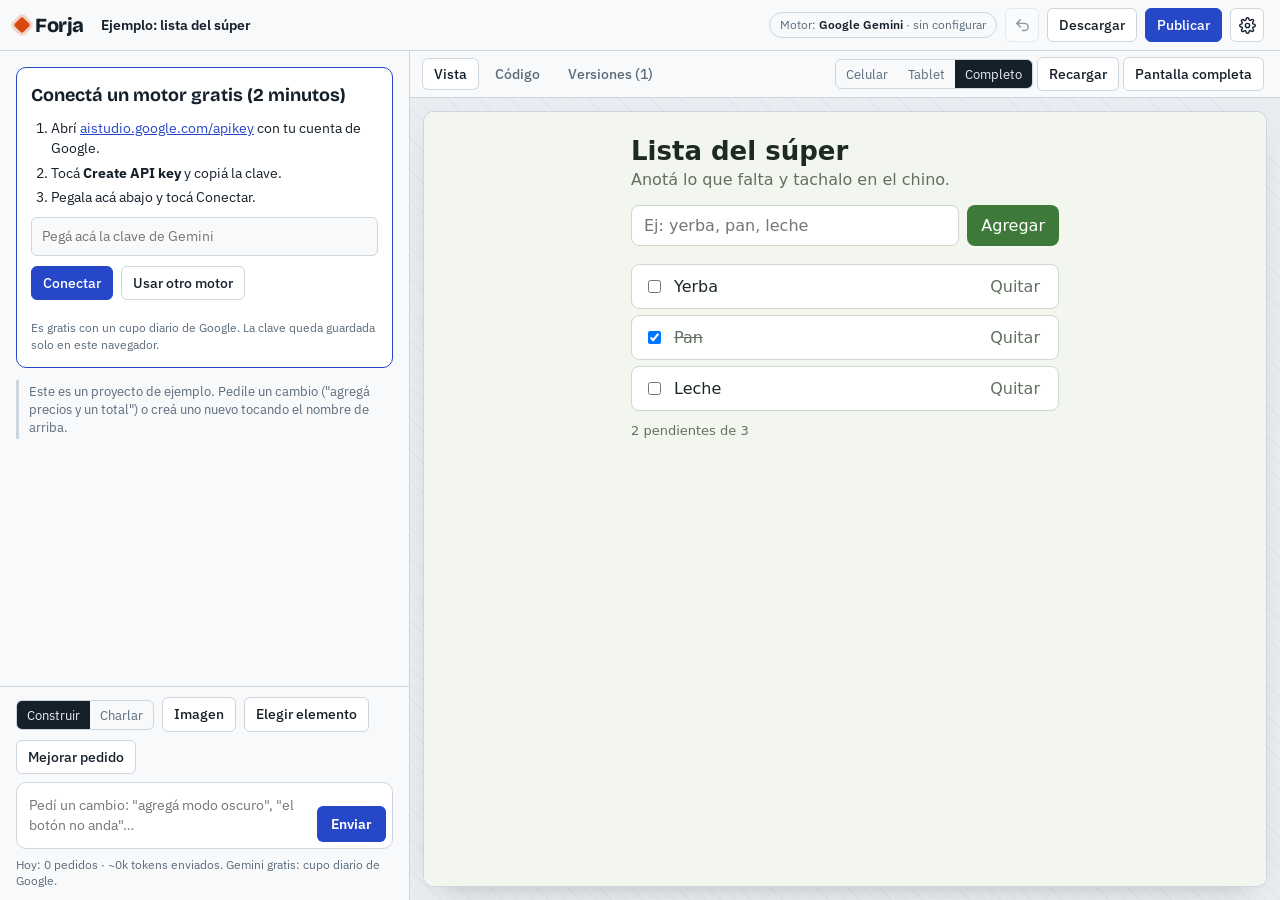
==== commit b0e1ab74: "Forja: texto del campo de clave Co-Authored-By: Claude Opus 5.5 <noreply@anthropic.com> Claude-Sessi" ====
--- a/index.html
+++ b/index.html
@@ -474,7 +474,7 @@
 }
 function setupCard(){
   if(!WEB)return h("div",{class:"setup"},h("h2",{},"Claude no está disponible acá"),h("p",{},"Abrí Forja dentro de Claude o en la web y elegí un motor gratis en Ajustes."));
-  const key=h("input",{id:"quickKey",type:"password",placeholder:"Pegá acá la clave (empieza con AIza…)",autocomplete:"off"});
+  const key=h("input",{id:"quickKey",type:"password",placeholder:"Pegá acá la clave de Gemini",autocomplete:"off"});
   const st=h("div",{class:"hint"});
   const go=h("button",{class:"btn primary",onclick:async()=>{const k=key.value.trim();if(!k){key.focus();return}go.disabled=true;st.textContent="Probando la clave…";
     try{const ms=await listGemini(k);if(!ms.length)throw{message:"La clave funciona pero no encontré modelos disponibles."};settings.engine="gemini";settings.keys.gemini=k;settings.models.gemini=ms[0];persist();
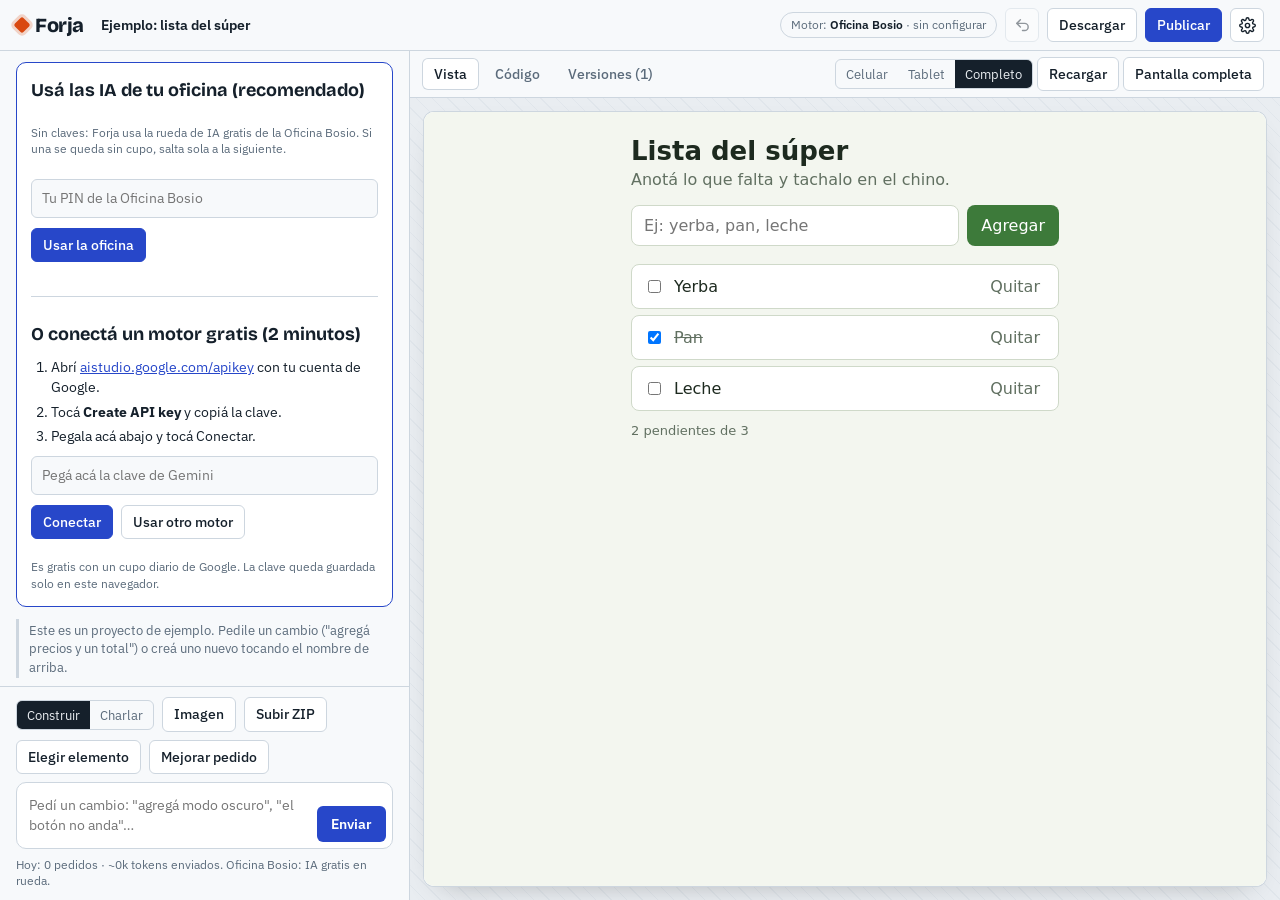
==== commit 90205a12: "Forja: motor «Oficina Bosio» (todas las IA gratis en rueda, sin claves) y botón Subir ZIP Co-Authore" ====
--- a/index.html
+++ b/index.html
@@ -300,6 +300,8 @@
 let settings=Object.assign({},defaults,store.get("settings",{}));
 settings.keys=Object.assign({},settings.keys);settings.models=Object.assign({},defaults.models,settings.models);settings.gh=Object.assign({token:"",login:""},settings.gh);
 if(!hasClaude&&settings.engine==="claude")settings.engine="gemini";
+try{if(!settings.keys.oficina){const op=localStorage.getItem("of-pin");if(op)settings.keys.oficina=op}}catch(e){}
+if(!hasClaude&&settings.engine==="gemini"&&!settings.keys.gemini)settings.engine="oficina";
 let usage=store.get("usage",{day:"",calls:0,chars:0});
 const today=new Date().toISOString().slice(0,10);if(usage.day!==today)usage={day:today,calls:0,chars:0};
 let mode="build",attachments=[],picked=null,busy=null,lastErrors=[],picking=false,previewFiles=null,saveWarned=false,curFile="index.html";
@@ -316,13 +318,14 @@
 },250)}
 
 /* ---------- motores ---------- */
-const ENGINES={claude:"Claude (tu cuenta)",gemini:"Google Gemini (gratis)",openrouter:"OpenRouter (modelos gratis)",anthropic:"Anthropic (tu clave)",openai:"Otro compatible (OpenAI, Groq…)"};
+const OFICINA="https://oficina-buzon.uwuubuntu83.workers.dev";
+const ENGINES={oficina:"Oficina Bosio (todas las IA gratis, nunca se queda sin)",claude:"Claude (tu cuenta)",gemini:"Google Gemini (gratis)",openrouter:"OpenRouter (modelos gratis)",anthropic:"Anthropic (tu clave)",openai:"Otro compatible (OpenAI, Groq…)"};
 async function initClaude(){
   if(hasClaude){try{sampleFn=await window.claude.use("sample")}catch(e){sampleFn=null}
     if(sampleFn){try{sampleLimits=await sampleFn.limits()}catch(e){sampleLimits=null}}}
   claudeChecked=true;renderTop();renderComposer();renderMsgs();
 }
-function engineReady(){const e=settings.engine;if(e==="claude")return!!sampleFn||!claudeChecked;if(!WEB)return false;if(e==="openai")return!!(settings.baseUrl&&settings.models.openai);return!!(settings.keys[e]&&settings.models[e])}
+function engineReady(){const e=settings.engine;if(e==="oficina")return WEB&&!!settings.keys.oficina;if(e==="claude")return!!sampleFn||!claudeChecked;if(!WEB)return false;if(e==="openai")return!!(settings.baseUrl&&settings.models.openai);return!!(settings.keys[e]&&settings.models[e])}
 
 async function readSSE(res,onData,signal){
   const rd=res.body.getReader();const dec=new TextDecoder();let buf="";
@@ -345,6 +348,14 @@
     const r=await sampleFn(turns,opt);return{text:r.text,truncated:r.truncated};
   }
   if(!WEB)throw{code:"no_net",message:"Dentro de Claude, Forja no puede conectarse a "+ENGINES[eng]+". Usá el motor Claude o abrí Forja en la web."};
+  if(eng==="oficina"){
+    const pin=settings.keys.oficina||"";if(!pin)throw{code:"no_key",message:"Falta tu PIN de la Oficina Bosio. Cargalo en Ajustes."};
+    const imgs0=[];for(const a of images||[])imgs0.push({mime:a.blob.type||"image/png",data:await b64(a.blob)});
+    const r=await fetch(OFICINA+"/oficina/llm",{method:"POST",signal,headers:{"content-type":"application/json","x-pin":pin},body:JSON.stringify({messages:turns,images:imgs0})});
+    if(r.status===401)throw{code:"no_key",message:"El PIN de la oficina no es correcto. Revisalo en Ajustes."};
+    const j=await r.json().catch(()=>({}));if(!r.ok||j.error)throw{code:"http",message:j.msg||j.error||("La oficina respondió "+r.status)};
+    settings.lastModel=j.modelo||"";emit(j.texto);return{text,truncated:!!j.cortado};
+  }
   const key=settings.keys[eng]||"";const model=(settings.models[eng]||"").trim();
   if(eng!=="openai"&&!key)throw{code:"no_key",message:"Falta la clave de "+ENGINES[eng]+". Cargala en Ajustes."};
   if(!model)throw{code:"no_model",message:"Falta elegir el modelo de "+ENGINES[eng]+". Elegilo en Ajustes."};
@@ -479,8 +490,15 @@
   const go=h("button",{class:"btn primary",onclick:async()=>{const k=key.value.trim();if(!k){key.focus();return}go.disabled=true;st.textContent="Probando la clave…";
     try{const ms=await listGemini(k);if(!ms.length)throw{message:"La clave funciona pero no encontré modelos disponibles."};settings.engine="gemini";settings.keys.gemini=k;settings.models.gemini=ms[0];persist();
       st.textContent="";toast("Listo: Gemini conectado ("+ms[0]+")");refreshAll()}catch(e){st.textContent=(e&&e.message)||"No funcionó la clave. Revisala.";go.disabled=false}}},"Conectar");
+  const pinI=h("input",{type:"password",inputmode:"numeric",placeholder:"Tu PIN de la Oficina Bosio",autocomplete:"off"});const stO=h("div",{class:"hint","aria-live":"polite"});
+  const goO=h("button",{class:"btn primary",onclick:async()=>{const k=pinI.value.trim();if(!k){pinI.focus();return}goO.disabled=true;stO.textContent="Conectando con la oficina…";
+    try{const r=await fetch(OFICINA+"/oficina/chat",{headers:{"x-pin":k}});if(r.status===401)throw{message:"Ese PIN no es correcto."};if(!r.ok)throw{message:"La oficina no respondió ("+r.status+")."};settings.engine="oficina";settings.keys.oficina=k;persist();stO.textContent="";toast("Listo: Forja usa todas las IA gratis de tu oficina");refreshAll()}catch(e){stO.textContent=(e&&e.message)||"No pude conectar.";goO.disabled=false}}},"Usar la oficina");
   return h("div",{class:"setup"},
-    h("h2",{},"Conectá un motor gratis (2 minutos)"),
+    h("h2",{},"Usá las IA de tu oficina (recomendado)"),
+    h("p",{class:"hint"},"Sin claves: Forja usa la rueda de IA gratis de la Oficina Bosio. Si una se queda sin cupo, salta sola a la siguiente."),
+    h("div",{class:"field"},pinI),h("div",{class:"row"},goO),stO,
+    h("hr",{style:"border:0;border-top:1px solid var(--line,#333);margin:14px 0"}),
+    h("h2",{},"O conectá un motor gratis (2 minutos)"),
     h("ol",{class:"steps"},
       h("li",{},"Abrí ",h("a",{href:"https://aistudio.google.com/apikey",target:"_blank",rel:"noopener"},"aistudio.google.com/apikey")," con tu cuenta de Google."),
       h("li",{},"Tocá ",h("b",{},"Create API key")," y copiá la clave."),
@@ -514,27 +532,55 @@
   const canImg=settings.engine!=="claude"||(sampleLimits&&sampleLimits.images);
   const fileIn=h("input",{type:"file",accept:"image/png,image/jpeg,image/webp,image/gif",multiple:true,hidden:true,id:"imgIn",onchange:e=>{addFiles(e.target.files);e.target.value=""}});
   const imgBtn=h("button",{class:"btn",title:canImg?"Adjuntar captura o foto":"Este motor no acepta imágenes acá",disabled:!canImg,onclick:()=>fileIn.click()},"Imagen");
+  const zipIn=h("input",{type:"file",accept:".zip,application/zip",hidden:true,onchange:e=>{subirZip(e.target.files[0]);e.target.value=""}});
+  const zipBtn=h("button",{class:"btn",title:"Subí un ZIP: si es una página web la abre; si es otro código, la IA lo lee",onclick:()=>zipIn.click()},"Subir ZIP");
   const pickBtn=h("button",{class:"btn",title:"Tocá un elemento de la vista para cambiar solo eso",disabled:!hasApp(p),onclick:startPick},"Elegir elemento");
   const enhBtn=h("button",{class:"btn",title:"Convierte tu idea en un pedido detallado",disabled:!!busy,onclick:enhance},"Mejorar pedido");
   const chips=h("div",{class:"chips"});
   for(const a of attachments)chips.append(h("span",{class:"chip"},h("img",{src:a.url,alt:""}),h("span",{},a.name),h("button",{"aria-label":"Quitar imagen",onclick:()=>{attachments=attachments.filter(x=>x!==a);renderComposer()}},"✕")));
+  if(zipCtx)chips.append(h("span",{class:"chip",title:zipCtx.files.map(x=>x.name).join("\n")},h("span",{},"📦 "+zipCtx.name+" ("+zipCtx.files.length+" archivos)"),h("button",{"aria-label":"Quitar ZIP",onclick:()=>{zipCtx=null;renderComposer()}},"✕")));
   if(picked)chips.append(h("span",{class:"chip",title:picked.html},h("span",{},"Elemento: "+picked.sel),h("button",{"aria-label":"Quitar elemento",onclick:()=>{picked=null;renderComposer()}},"✕")));
   const ta=h("textarea",{id:"prompt",rows:"2",placeholder:mode==="chat"?"Preguntá o planeá sin cambiar el código…":(hasApp(p)?"Pedí un cambio: \"agregá modo oscuro\", \"el botón no anda\"…":"Describí tu app, juego o página…"),"aria-label":"Mensaje"});
   ta.addEventListener("input",autoGrow);
   ta.addEventListener("keydown",e=>{if(e.key==="Enter"&&!e.shiftKey&&!e.isComposing&&window.matchMedia("(pointer:fine)").matches){e.preventDefault();send()}});
   ta.addEventListener("paste",e=>{const fs=[...((e.clipboardData&&e.clipboardData.files)||[])].filter(f=>f.type.startsWith("image/"));if(fs.length&&canImg){e.preventDefault();addFiles(fs)}});
   const sendB=busy?h("button",{class:"send stop",onclick:stop},"Detener"):h("button",{class:"send",onclick:send},mode==="chat"?"Preguntar":"Enviar");
-  composerEl.append(h("div",{class:"row"},seg,imgBtn,pickBtn,enhBtn,fileIn));
+  composerEl.append(h("div",{class:"row"},seg,imgBtn,zipBtn,pickBtn,enhBtn,fileIn,zipIn));
   if(chips.childNodes.length)composerEl.append(chips);
   composerEl.append(h("div",{class:"inputwrap"},ta,sendB),h("div",{class:"hint"},usageText()));
   if(draft){ta.value=draft;autoGrow()}if(hadFocus)ta.focus();
 }
 function usageText(){const eng=settings.engine;const base="Hoy: "+usage.calls+" pedido"+(usage.calls===1?"":"s")+" · ~"+Math.round(usage.chars/4/1000)+"k tokens enviados. ";
+  if(eng==="oficina")return base+"Oficina Bosio: IA gratis en rueda"+(settings.lastModel?" (la última: "+settings.lastModel+")":"")+".";
   if(eng==="claude")return base+"Usa el límite de tu plan de Claude.";
   if(eng==="gemini")return base+"Gemini gratis: cupo diario de Google.";
   if(eng==="openrouter")return base+"OpenRouter: los modelos :free no cobran (con límite diario).";
   return base+"Pagás solo lo que cobre tu proveedor."}
 function autoGrow(){const t=$("#prompt");if(!t)return;t.style.height="auto";t.style.height=Math.min(t.scrollHeight,180)+"px"}
+let zipCtx=null;
+const ZIP_TXT=/\.(html?|css|js|mjs|cjs|ts|tsx|jsx|json|md|txt|py|sh|ya?ml|toml|ini|cfg|xml|svg|sql|php|java|kt|go|rs|c|cpp|h|cs|rb|vue|svelte|env\.example|csv)$/i;
+async function subirZip(f){
+  if(!f)return;toast("Abriendo el ZIP…");
+  try{const JSZip=await loadScript("https://cdnjs.cloudflare.com/ajax/libs/jszip/3.10.1/jszip.min.js","JSZip");const z=await JSZip.loadAsync(f);
+    const ent=Object.values(z.files).filter(e=>!e.dir&&!/(^|\/)(node_modules|\.git|__pycache__|\.venv|venv|dist|build|\.next)\//.test(e.name)&&!/(^|\/)\.DS_Store$|__MACOSX/.test(e.name));
+    const txt=[],skip=[];for(const e of ent){if(!ZIP_TXT.test(e.name)){skip.push(e.name);continue}const c=await e.async("string");if(c.length>200000){skip.push(e.name+" (muy grande)");continue}txt.push({name:e.name,c})}
+    if(!txt.length){toast("El ZIP no tiene archivos de código o texto que pueda leer.");return}
+    const idx=txt.filter(x=>/(^|\/)index\.html?$/i.test(x.name)).sort((a,b)=>a.name.split("/").length-b.name.split("/").length)[0];
+    const nombre=(f.name||"proyecto").replace(/\.zip$/i,"");
+    if(idx){ // página web: la cargo como proyecto nuevo, lista para ver y pedir cambios
+      const root=idx.name.slice(0,idx.name.lastIndexOf("/")+1);const files={};for(const x of txt)if(x.name.startsWith(root)){const rel=x.name.slice(root.length);files[/^index\.htm$/i.test(rel)?"index.html":rel]=x.c}
+      const q=newProject(nombre);q.files=files;q.versions=[{id:uid(),ts:Date.now(),label:"Subido desde "+f.name,files:JSON.parse(JSON.stringify(files))}];
+      q.chat=[{role:"note",text:"Cargué «"+f.name+"»: "+Object.keys(files).length+" archivo(s)"+(skip.length?" ("+skip.length+" que no son código quedaron afuera: imágenes, videos, etc.)":"")+". Ya lo podés ver a la derecha. Pedile cambios: «arreglá el menú en el celu», «agregá modo oscuro»…"}];
+      projects.push(q);curId=q.id;previewFiles=null;lastErrors=[];picked=null;curFile="index.html";persist();refreshAll();setMob&&setMob("chat");toast("Proyecto «"+nombre+"» cargado");return}
+    // otro código (Python, bots, etc.): se lo paso a la IA como contexto
+    const pri=x=>(/readme|leeme|instruc/i.test(x.name)?0:/(^|\/)(main|app|index|bot|server)\./i.test(x.name)?1:/\.(json|ya?ml|toml|ini|cfg)$/i.test(x.name)?3:2);
+    txt.sort((a,b)=>pri(a)-pri(b)||a.c.length-b.c.length);
+    const LIM=110000;let tot=0;const dentro=[],fuera=[];for(const x of txt){if(tot+x.c.length<=LIM){dentro.push(x);tot+=x.c.length}else fuera.push(x.name)}
+    zipCtx={name:f.name,files:dentro,fuera:fuera.concat(skip)};
+    addMsg({role:"note",text:"📦 Leí «"+f.name+"»: la IA va a ver "+dentro.length+" archivo(s) de código"+(fuera.length?". No entraron "+fuera.length+" (las IA gratis leen hasta ~110.000 caracteres por vez): "+fuera.slice(0,8).join(", ")+(fuera.length>8?"…":""):"")+".\nAhora preguntá o pedí algo: «explicame qué hace», «buscá errores», «mejorá el archivo X»."});
+    mode="chat";renderComposer();renderMsgs();const t=$("#prompt");t&&t.focus();
+  }catch(e){toast("No pude abrir ese ZIP: "+((e&&e.message)||e))}
+}
 function addFiles(fs){for(const f of fs){if(!f.type.startsWith("image/"))continue;if(attachments.length>=4)break;attachments.push({blob:f,name:f.name||"captura",url:URL.createObjectURL(f)})}renderComposer()}
 
 /* ---------- banco de trabajo ---------- */
@@ -632,6 +678,7 @@
   let extra="";
   if(attachments.length)extra+="Adjunto "+attachments.length+" imagen(es) de referencia: usalas para entender la pantalla o el diseño que quiere la persona.\n";
   if(picked&&kind!=="chat")extra+="La persona eligió este elemento de la vista (selector "+picked.sel+"). Limitá el cambio a ese elemento salvo que el pedido diga otra cosa:\n"+picked.html;
+  if(zipCtx)extra+="\nLA PERSONA SUBIÓ EL ZIP «"+zipCtx.name+"». ESTOS SON SUS ARCHIVOS (leelos con atención antes de responder):\n"+zipCtx.files.map(x=>"===== "+x.name+" =====\n"+x.c).join("\n\n")+(zipCtx.fuera.length?"\n(No se incluyeron por tamaño o tipo: "+zipCtx.fuera.slice(0,30).join(", ")+")":"")+"\n";
   const imgs=attachments.slice();
   addMsg({role:"user",text:req,imgs:imgs.map(a=>a.url),picked:picked?picked.sel:null});
   ta.value="";autoGrow();attachments=[];picked=null;
@@ -838,6 +885,9 @@
       const t=h("select",{id:"tier"},...[["quick","Rápido (cambios chicos)"],["default","Normal (recomendado)"],["complex","Máximo (apps grandes, tarda más)"]].map(([k,v])=>h("option",{value:k,selected:settings.tier===k},v)));
       t.addEventListener("change",()=>{settings.tier=t.value;persist()});box.append(fld("tier","Potencia",t));
     }
+    if(e==="oficina"){box.append(h("p",{class:"hint"},"Usa todas las IA gratis de tu Oficina Bosio, en rueda: si una no tiene cupo, pasa a la siguiente. Solo necesita tu PIN."),
+      fld("k-oficina","PIN de la oficina",inp("k-oficina",settings.keys.oficina,v=>settings.keys.oficina=v,"password")),
+      settings.lastModel?h("p",{class:"hint"},"Última respuesta hecha por: "+settings.lastModel):null)}
     if(e==="gemini"){box.append(h("p",{class:"hint"},"Gratis con cupo diario. Sacá la clave en ",h("a",{href:"https://aistudio.google.com/apikey",target:"_blank",rel:"noopener"},"aistudio.google.com/apikey")," → Create API key."),
       fld("k-gemini","Clave de Gemini",inp("k-gemini",settings.keys.gemini,v=>settings.keys.gemini=v,"password")),modelPicker("gemini",()=>listGemini(settings.keys.gemini),true))}
     if(e==="openrouter"){box.append(h("p",{class:"hint"},"Una sola clave para muchos modelos. Los que terminan en :free no cobran (unos 200 pedidos por día). Clave en ",h("a",{href:"https://openrouter.ai/keys",target:"_blank",rel:"noopener"},"openrouter.ai/keys"),"."),
